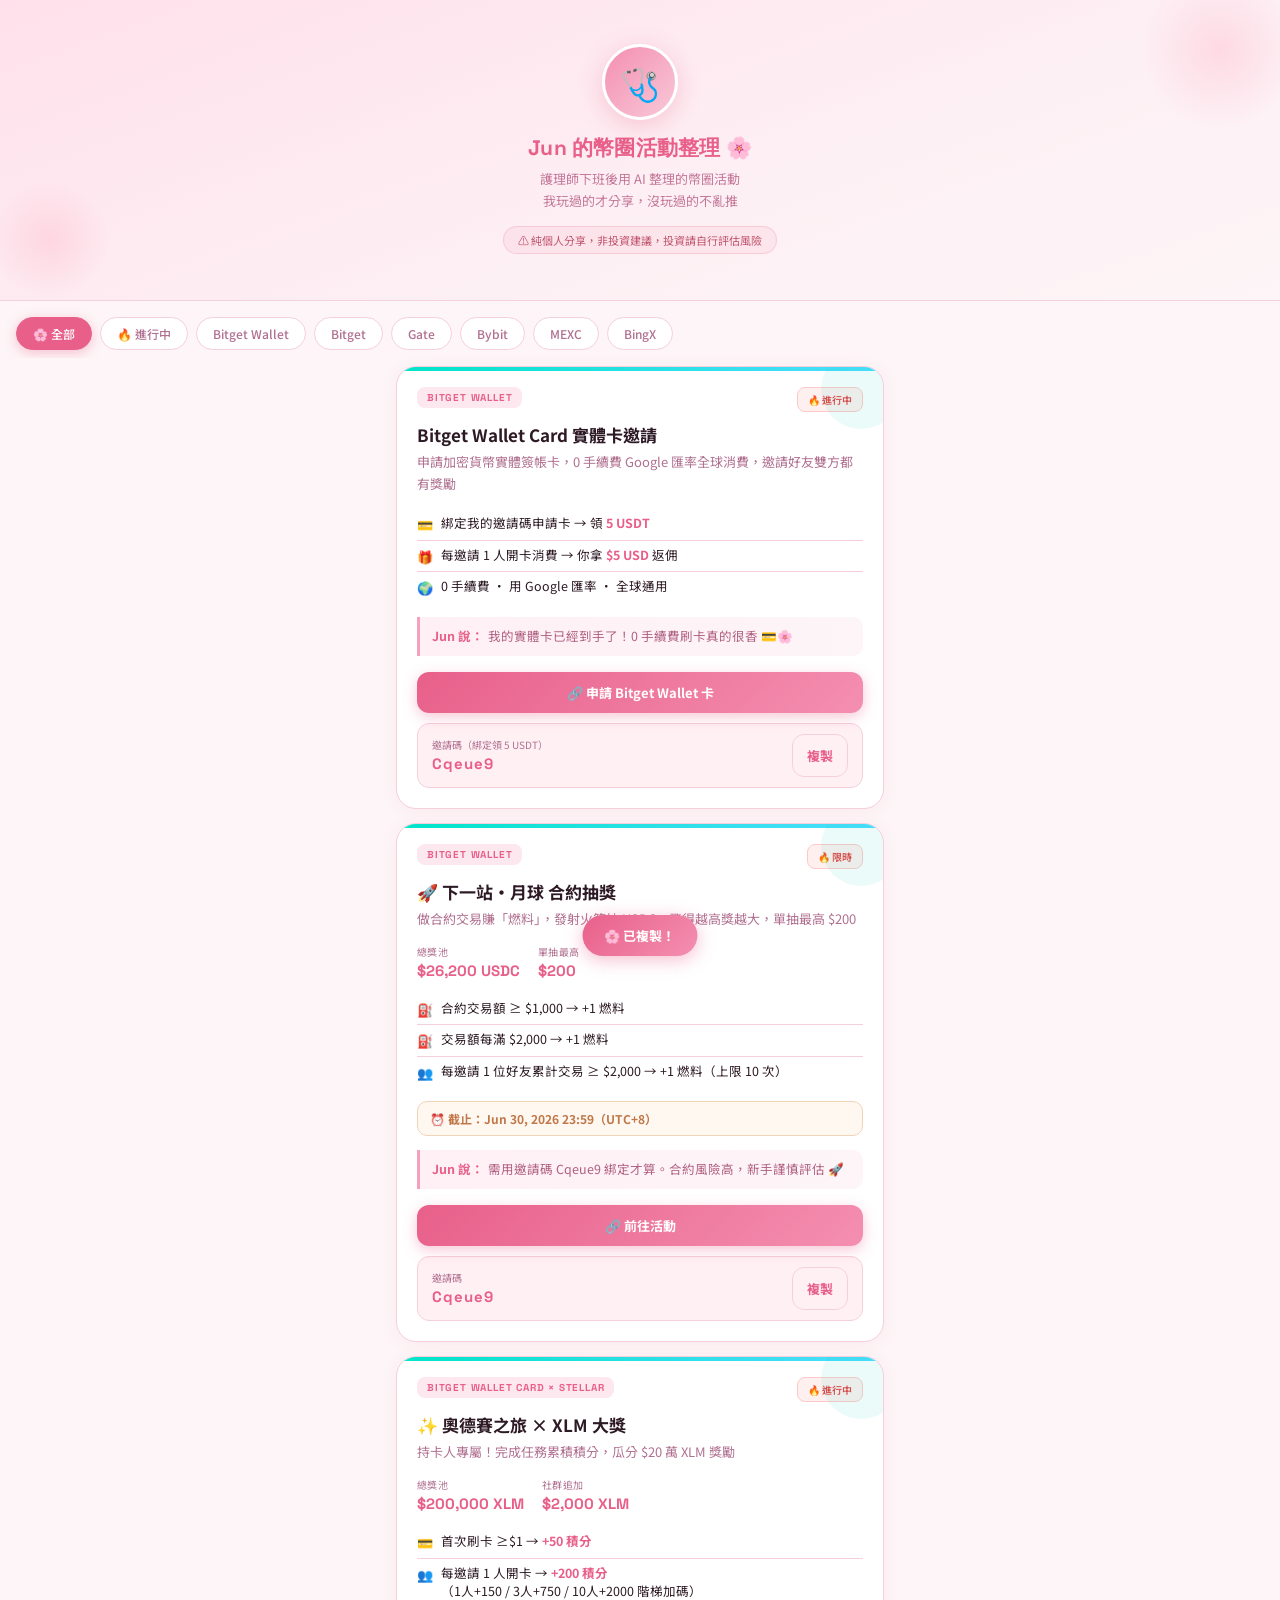
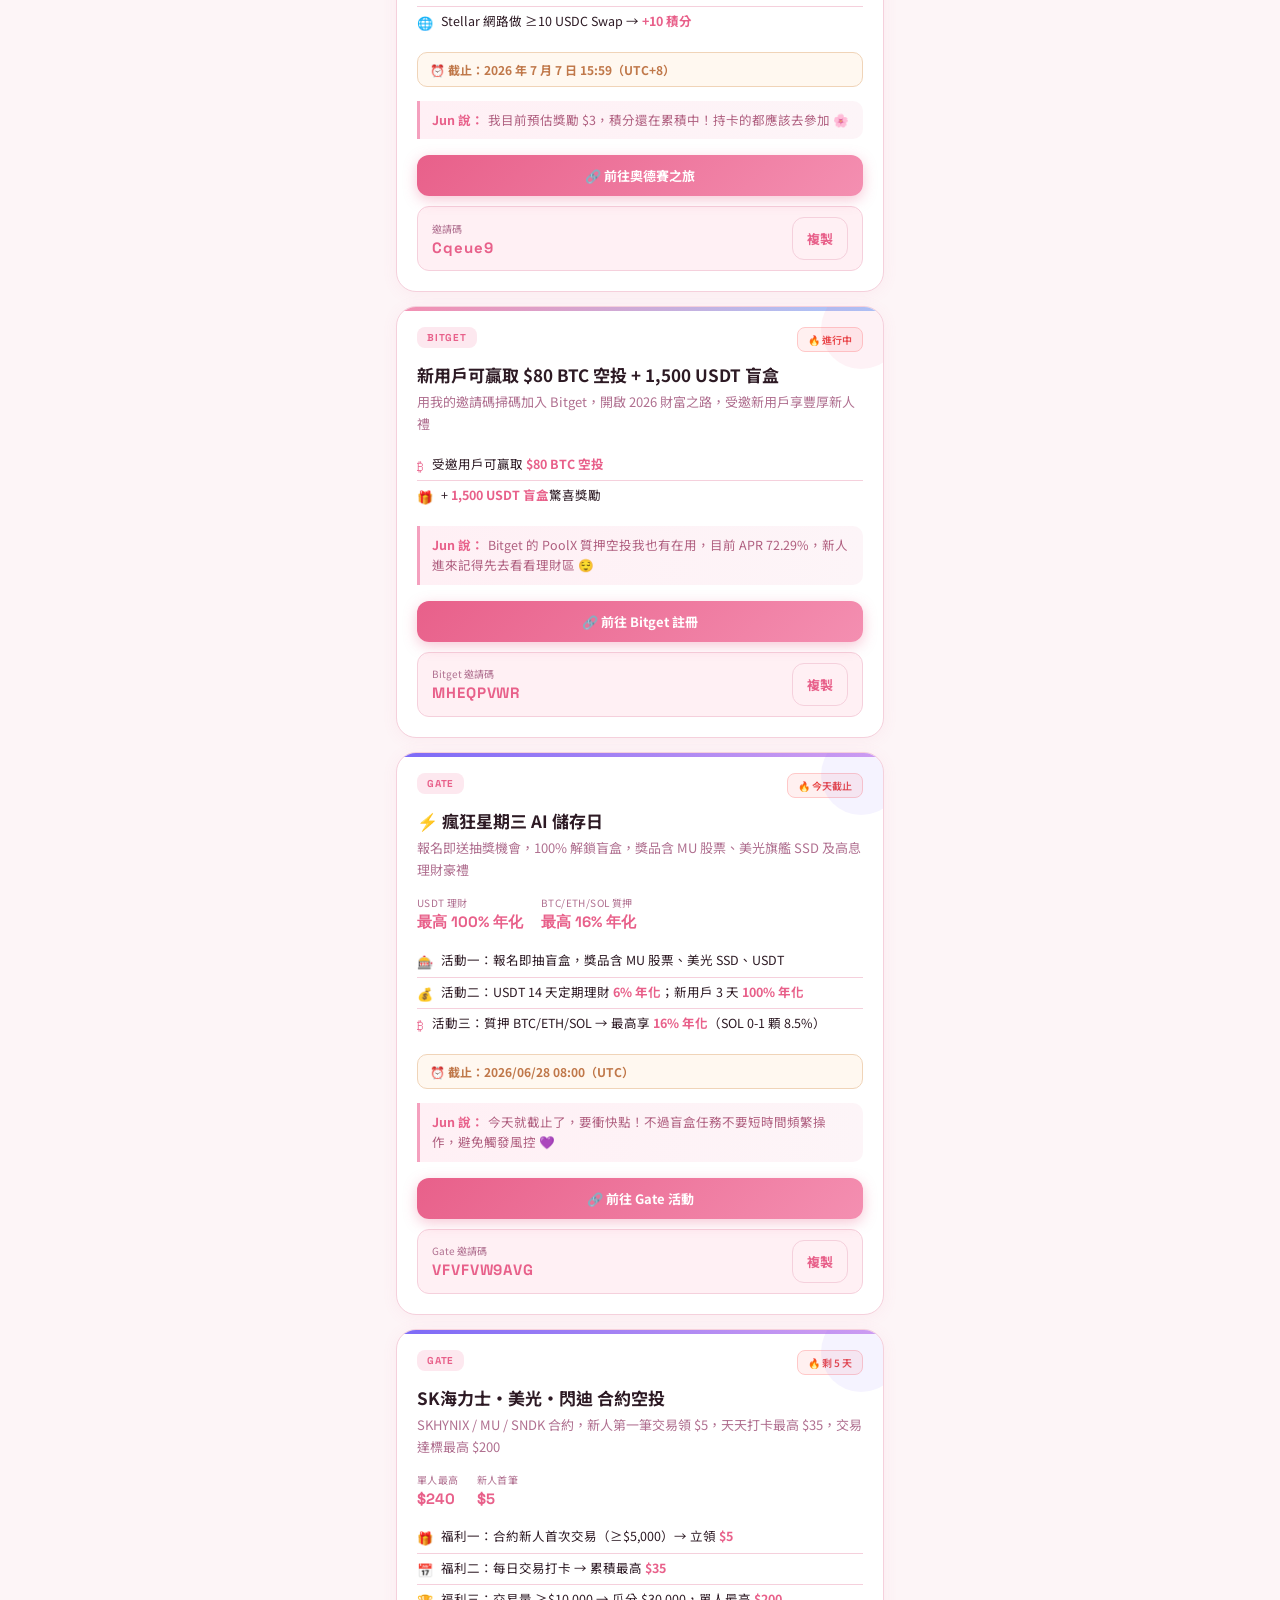
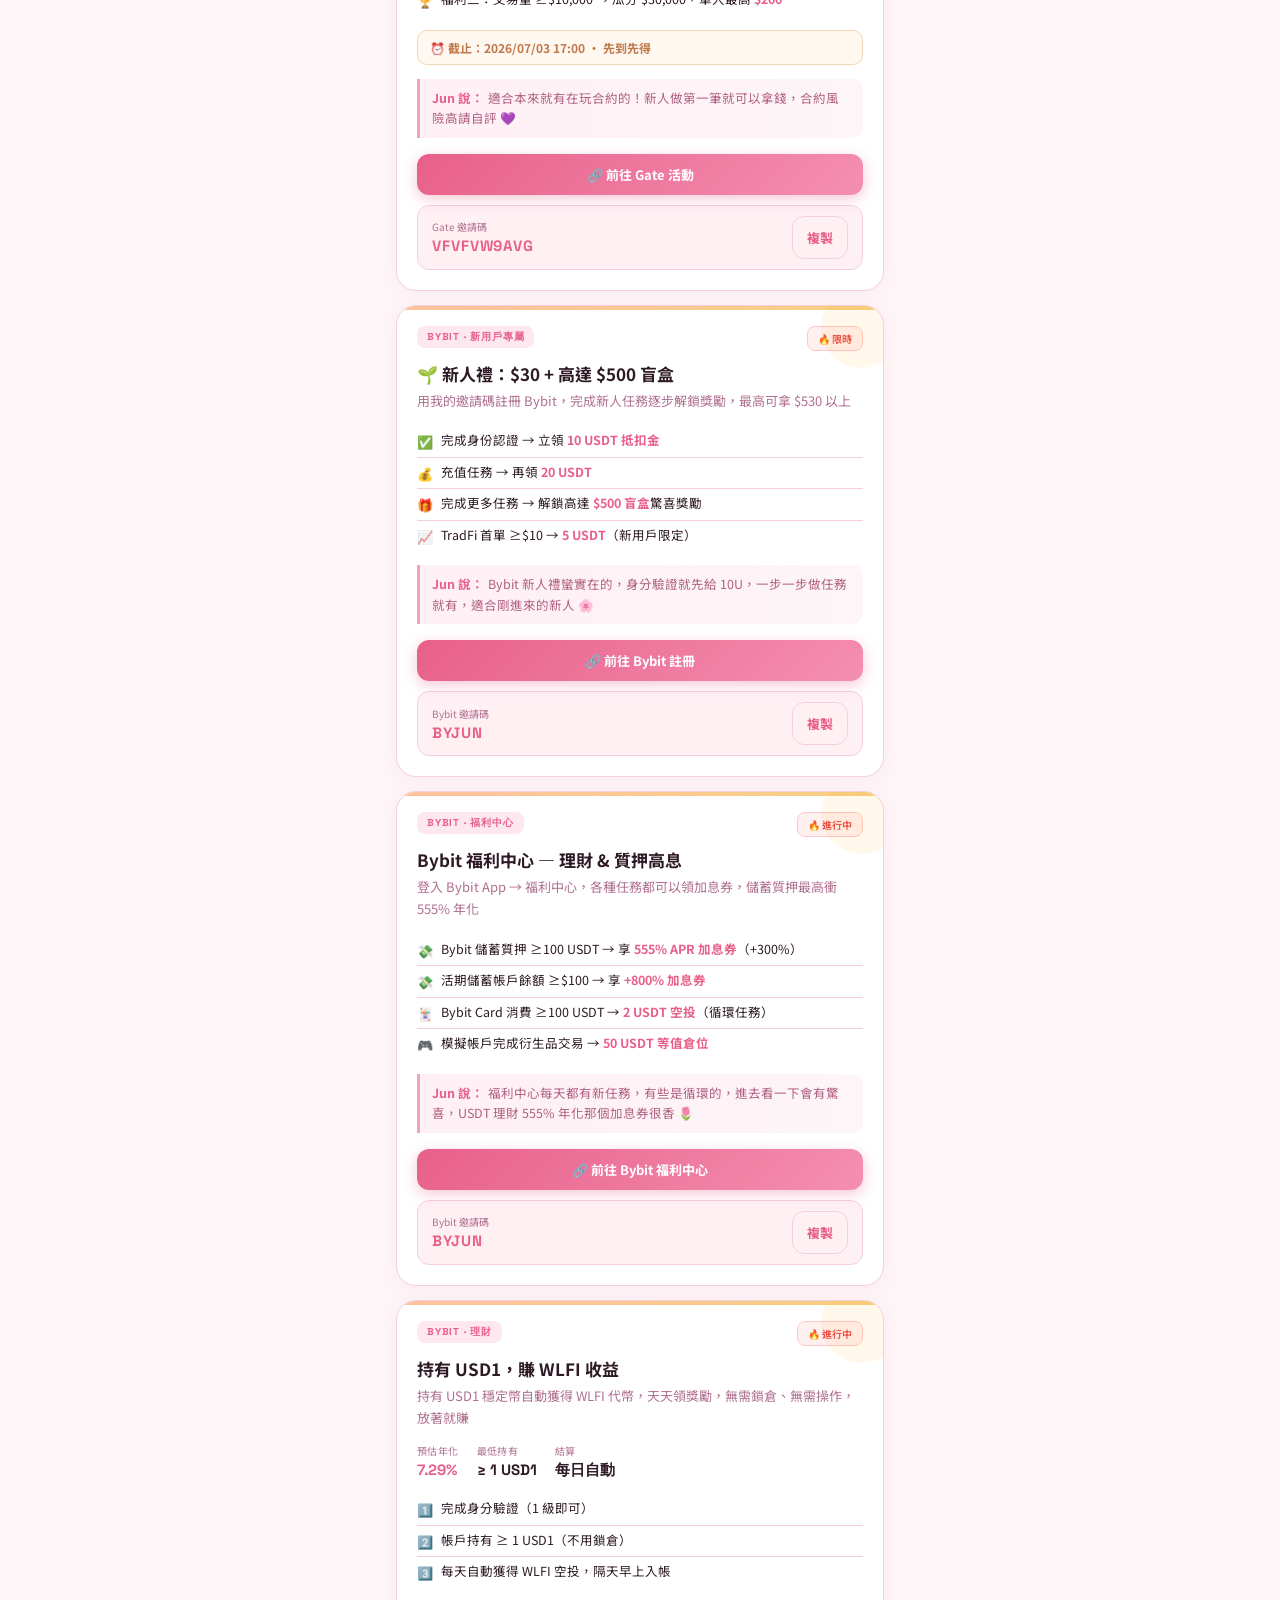
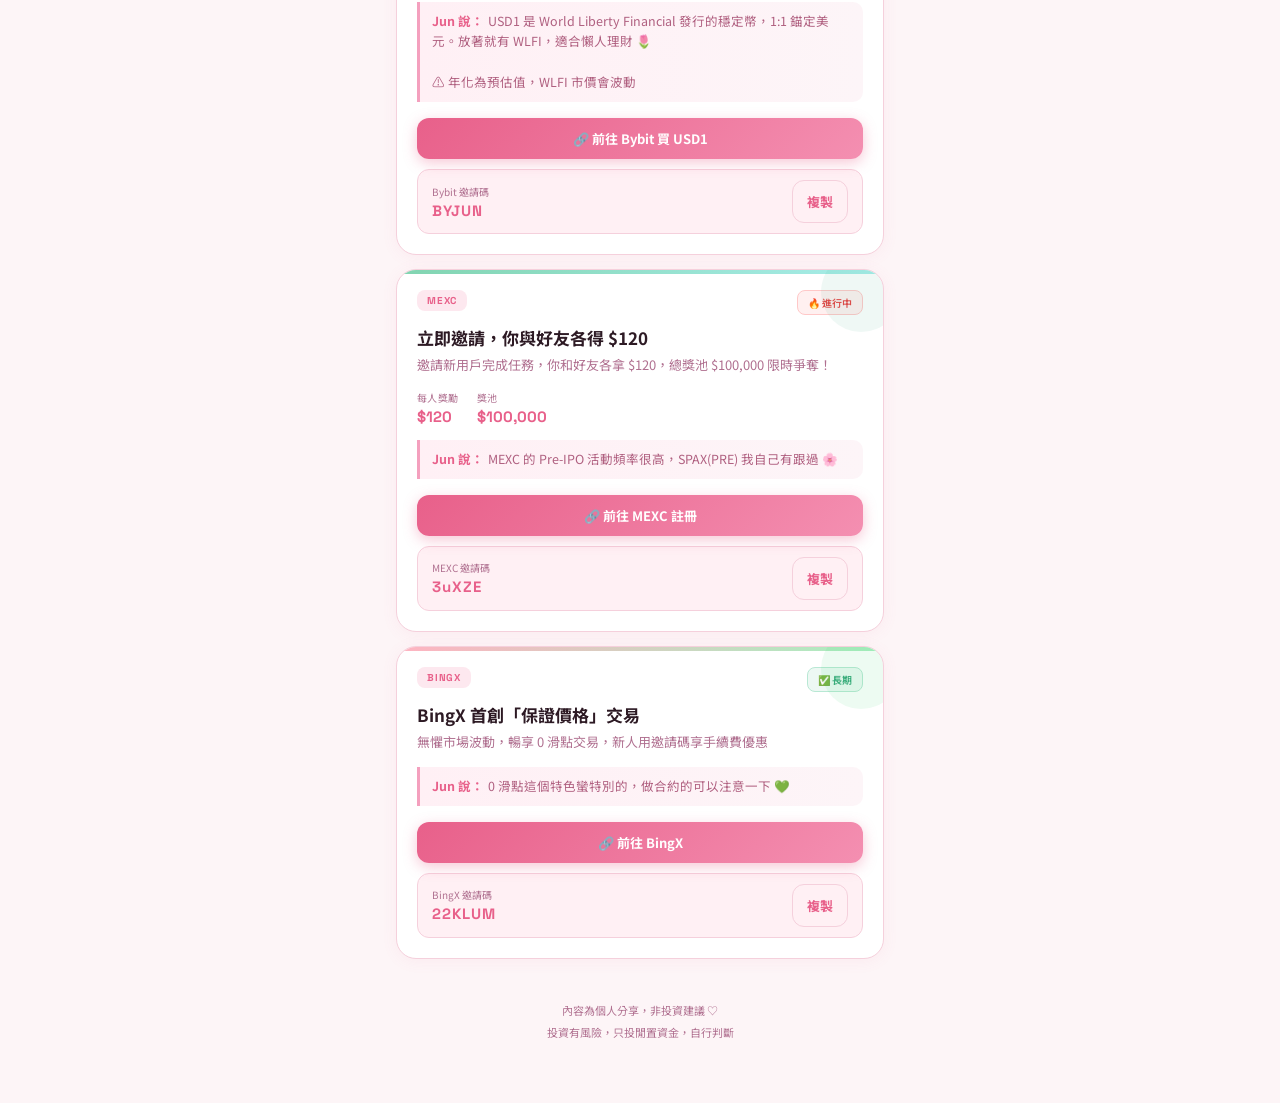
==== index.html @ 66e59d20 "Jun 幣圈活動整理 — 資料驅動單頁 + 後台管理 - index.html：粉絲看的公開頁，從 data.js 動態渲染 - admin.html：後台填表管理（新增/編輯/排序/匯出 data." ====
<!DOCTYPE html>
<html lang="zh-TW">
<head>
<meta charset="UTF-8">
<meta name="viewport" content="width=device-width, initial-scale=1.0">
<title>Jun 的幣圈活動整理</title>
<meta name="description" content="護理師下班後用 AI 整理的幣圈活動，我玩過的才分享。純個人分享，非投資建議。">
<!-- 分享到 LINE / Threads / IG 時的預覽卡 -->
<meta property="og:title" content="Jun 的幣圈活動整理 🌸">
<meta property="og:description" content="護理師下班後用 AI 整理的幣圈活動，我玩過的才分享。純個人分享，非投資建議。">
<meta property="og:type" content="website">
<link rel="stylesheet" href="styles.css">
</head>
<body>

<div class="header">
  <div class="avatar" id="site-emoji">🩺</div>
  <div class="name" id="site-name">Jun 的幣圈活動整理 🌸</div>
  <div class="tagline" id="site-tagline"></div>
  <div class="disclaimer" id="site-disclaimer"></div>
  <div class="header-links" id="site-links"></div>
</div>

<div class="filter-wrap" id="filters"></div>

<div class="cards" id="cards"></div>

<div class="no-results" id="no-results">這個平台目前沒有活動 🌸</div>

<div class="footer" id="site-footer"></div>

<div class="toast" id="toast">🌸 已複製！</div>

<script src="data.js"></script>
<script src="app.js"></script>
<script>
  // 套用網站基本資訊
  const S = window.SITE || {};
  if (S.emoji) document.getElementById("site-emoji").textContent = S.emoji;
  if (S.name) {
    document.getElementById("site-name").textContent = S.name;
    document.title = S.name;
  }
  document.getElementById("site-tagline").innerHTML = S.tagline || "";
  document.getElementById("site-disclaimer").textContent = S.disclaimer || "";
  document.getElementById("site-footer").innerHTML = S.footer || "";

  const linksEl = document.getElementById("site-links");
  linksEl.innerHTML = (S.links || [])
    .filter(l => l && l.url)
    .map(l => `<a class="header-link" href="${esc(l.url)}" target="_blank" rel="noopener">${esc(l.label)}</a>`)
    .join("");

  // 畫卡片 + 篩選
  const cards = document.getElementById("cards");
  const noResults = document.getElementById("no-results");
  const data = window.ACTIVITIES || [];
  renderCards(cards, data);
  buildFilters(document.getElementById("filters"), data, (type) => applyFilter(cards, noResults, type));
</script>
</body>
</html>
---- styles.css ----
@import url('https://fonts.googleapis.com/css2?family=Space+Grotesk:wght@400;500;600;700&family=Noto+Sans+TC:wght@400;500;700&display=swap');

:root {
  --bg: #fdf5f7;
  --surface: #fff0f4;
  --card: #ffffff;
  --border: #f5d0dc;
  --accent: #e8608a;
  --accent-soft: #f4a0be;
  --accent-pale: #fde8ef;
  --rose: #ff8fab;
  --gold: #c0784a;
  --text: #2d1a24;
  --muted: #b07090;
  --hot: #e84545;
  --green: #3caa7e;
  --tagline: #c47898;
}

* { margin: 0; padding: 0; box-sizing: border-box; }

body {
  background: var(--bg);
  color: var(--text);
  font-family: 'Noto Sans TC', sans-serif;
  min-height: 100vh;
  padding-bottom: 60px;
}

/* Header */
.header {
  background: linear-gradient(160deg, #ffe0eb 0%, #fdf0f4 60%, var(--bg) 100%);
  padding: 44px 20px 30px;
  text-align: center;
  position: relative;
  border-bottom: 1px solid var(--border);
}
.header::before {
  content: '';
  position: absolute;
  top: -30px; right: -20px;
  width: 160px; height: 160px;
  background: radial-gradient(circle, #ffc2d4 0%, transparent 70%);
  opacity: 0.5;
  pointer-events: none;
}
.header::after {
  content: '';
  position: absolute;
  bottom: 0; left: -10px;
  width: 120px; height: 120px;
  background: radial-gradient(circle, #ffb3c6 0%, transparent 70%);
  opacity: 0.35;
  pointer-events: none;
}

.avatar {
  width: 76px;
  height: 76px;
  border-radius: 50%;
  background: linear-gradient(135deg, #f48fb1, #f8c8d8);
  display: flex;
  align-items: center;
  justify-content: center;
  margin: 0 auto 14px;
  font-size: 32px;
  box-shadow: 0 6px 24px rgba(232, 96, 138, 0.28);
  border: 3px solid #fff;
  position: relative;
  z-index: 1;
}

.name {
  font-family: 'Space Grotesk', sans-serif;
  font-size: 21px;
  font-weight: 700;
  letter-spacing: 0.01em;
  color: var(--accent);
  position: relative;
  z-index: 1;
}

.tagline {
  font-size: 13px;
  color: var(--tagline);
  margin-top: 6px;
  line-height: 1.7;
  position: relative;
  z-index: 1;
}

.disclaimer {
  margin-top: 14px;
  display: inline-block;
  background: rgba(232, 96, 138, 0.08);
  border: 1px solid rgba(232, 96, 138, 0.2);
  color: #c0556e;
  font-size: 11px;
  padding: 5px 14px;
  border-radius: 20px;
  position: relative;
  z-index: 1;
}

.header-links {
  margin-top: 16px;
  display: flex;
  gap: 10px;
  justify-content: center;
  position: relative;
  z-index: 1;
}
.header-link {
  font-size: 12px;
  font-weight: 600;
  color: var(--accent);
  background: #fff;
  border: 1.5px solid var(--border);
  border-radius: 18px;
  padding: 6px 14px;
  text-decoration: none;
  transition: all 0.2s;
}
.header-link:hover { background: var(--accent-pale); }

/* Filter tabs */
.filter-wrap {
  padding: 16px 16px 8px;
  display: flex;
  gap: 8px;
  overflow-x: auto;
  scrollbar-width: none;
  background: var(--bg);
}
.filter-wrap::-webkit-scrollbar { display: none; }

.filter-btn {
  flex-shrink: 0;
  padding: 7px 16px;
  border-radius: 20px;
  border: 1.5px solid var(--border);
  background: var(--card);
  color: var(--muted);
  font-size: 12px;
  font-family: 'Noto Sans TC', sans-serif;
  cursor: pointer;
  transition: all 0.2s;
  font-weight: 500;
}
.filter-btn.active {
  background: var(--accent);
  border-color: var(--accent);
  color: #fff;
  box-shadow: 0 3px 12px rgba(232, 96, 138, 0.35);
}

/* Cards */
.cards {
  padding: 8px 16px;
  display: flex;
  flex-direction: column;
  gap: 14px;
  max-width: 520px;
  margin: 0 auto;
}

.card {
  background: var(--card);
  border: 1.5px solid var(--border);
  border-radius: 20px;
  padding: 20px;
  position: relative;
  overflow: hidden;
  box-shadow: 0 2px 16px rgba(232, 96, 138, 0.07);
}

.card::before {
  content: '';
  position: absolute;
  top: 0; left: 0; right: 0;
  height: 4px;
  border-radius: 20px 20px 0 0;
}
.card.bitget::before        { background: linear-gradient(90deg, #f48fb1, #a5c8ff); }
.card.bitget-wallet::before { background: linear-gradient(90deg, #00e5c8, #4dddff); }
.card.mexc::before          { background: linear-gradient(90deg, #81d4b0, #a8edea); }
.card.bybit::before         { background: linear-gradient(90deg, #ffc2a0, #f7d080); }
.card.gate::before          { background: linear-gradient(90deg, #7c6af7, #d4a0f0); }
.card.bingx::before         { background: linear-gradient(90deg, #ffb3c1, #a8f0c0); }
.card.general::before       { background: linear-gradient(90deg, #a8e6cf, #b8e0f0); }

.card .deco {
  position: absolute;
  top: -18px; right: -18px;
  width: 80px; height: 80px;
  border-radius: 50%;
  opacity: 0.08;
  pointer-events: none;
}
.card.bitget .deco        { background: #e8608a; }
.card.bitget-wallet .deco { background: #00c8b0; }
.card.mexc .deco          { background: #3caa7e; }
.card.bybit .deco         { background: #f7a600; }
.card.gate .deco          { background: #7c6af7; }
.card.bingx .deco         { background: #22c55e; }
.card.general .deco       { background: #3caa7e; }

.card-header {
  display: flex;
  align-items: flex-start;
  justify-content: space-between;
  gap: 10px;
  margin-bottom: 12px;
}

.platform-badge {
  font-size: 10px;
  font-weight: 700;
  font-family: 'Space Grotesk', sans-serif;
  letter-spacing: 0.08em;
  text-transform: uppercase;
  padding: 4px 10px;
  border-radius: 8px;
  background: var(--accent-pale);
  color: var(--accent);
}

.status-badge {
  font-size: 10px;
  font-weight: 600;
  padding: 4px 10px;
  border-radius: 8px;
  flex-shrink: 0;
}
.status-badge.hot     { background: #fff0f0; color: var(--hot); border: 1px solid #ffc8c8; }
.status-badge.ongoing { background: #edf8f3; color: var(--green); border: 1px solid #b8e8d4; }
.status-badge.ended   { background: #f5f0f2; color: var(--muted); border: 1px solid var(--border); }
.status-badge.soon    { background: #fff8f0; color: #c0784a; border: 1px solid #f0d4b8; }

.card-title {
  font-size: 17px;
  font-weight: 700;
  color: var(--text);
  margin-bottom: 5px;
  line-height: 1.3;
}

.card-desc {
  font-size: 13px;
  color: var(--muted);
  line-height: 1.7;
  margin-bottom: 14px;
}

/* Stats */
.stats {
  display: flex;
  gap: 18px;
  margin-bottom: 14px;
  flex-wrap: wrap;
}
.stat { display: flex; flex-direction: column; gap: 2px; }
.stat-label { font-size: 10px; color: var(--muted); letter-spacing: 0.04em; }
.stat-value { font-family: 'Space Grotesk', sans-serif; font-size: 15px; font-weight: 700; color: var(--text); }
.stat-value.highlight { color: var(--accent); }
.stat-value.green     { color: var(--green); }

/* Deadline bar */
.deadline-bar {
  background: #fff8f0;
  border: 1px solid #f0d4b8;
  border-radius: 10px;
  padding: 8px 12px;
  font-size: 12px;
  color: var(--gold);
  font-weight: 700;
  margin-bottom: 14px;
  display: flex;
  align-items: center;
  gap: 6px;
}

/* Benefits list */
.benefits { margin-bottom: 14px; }
.benefit-item {
  display: flex;
  align-items: flex-start;
  gap: 8px;
  font-size: 12.5px;
  color: var(--text);
  padding: 5px 0;
  border-bottom: 1px solid var(--border);
  line-height: 1.5;
}
.benefit-item:last-child { border-bottom: none; }
.benefit-icon { color: var(--accent); flex-shrink: 0; font-size: 13px; margin-top: 1px; }
.benefit-amount { font-weight: 700; color: var(--accent); }

/* Jun's note */
.jun-note {
  background: linear-gradient(90deg, #fff0f5, #fdf5f8);
  border-left: 3px solid var(--accent-soft);
  border-radius: 0 10px 10px 0;
  padding: 9px 12px;
  font-size: 12.5px;
  color: #b06080;
  line-height: 1.65;
  margin-bottom: 16px;
}
.jun-note-label { font-weight: 700; margin-right: 4px; color: var(--accent); }

/* Action buttons */
.actions { display: flex; gap: 8px; }

.btn {
  flex: 1;
  padding: 11px 14px;
  border-radius: 12px;
  font-size: 13px;
  font-weight: 700;
  font-family: 'Noto Sans TC', sans-serif;
  cursor: pointer;
  border: none;
  text-align: center;
  text-decoration: none;
  display: flex;
  align-items: center;
  justify-content: center;
  gap: 6px;
  transition: opacity 0.2s, transform 0.1s, box-shadow 0.2s;
  -webkit-tap-highlight-color: transparent;
}
.btn:active { transform: scale(0.97); }

.btn-primary {
  background: linear-gradient(135deg, #e8608a, #f48fb1);
  color: #fff;
  box-shadow: 0 4px 14px rgba(232, 96, 138, 0.35);
}
.btn-primary:hover { opacity: 0.92; box-shadow: 0 4px 18px rgba(232, 96, 138, 0.45); }

.btn-copy {
  background: var(--surface);
  color: var(--accent);
  border: 1.5px solid var(--border);
  flex: none;
  padding: 11px 14px;
  font-weight: 700;
}
.btn-copy.copied { color: var(--green); border-color: #b8e8d4; background: #edf8f3; }

/* Code display */
.code-block { margin-top: 10px; }
.code-display {
  background: var(--surface);
  border: 1.5px solid var(--border);
  border-radius: 12px;
  padding: 10px 14px;
  display: flex;
  align-items: center;
  justify-content: space-between;
}
.code-value {
  font-family: 'Space Grotesk', monospace;
  font-size: 15px;
  font-weight: 700;
  color: var(--accent);
  letter-spacing: 0.06em;
}
.code-label { font-size: 10px; color: var(--muted); margin-bottom: 2px; }

/* No results */
.no-results {
  text-align: center;
  padding: 60px 20px;
  color: var(--muted);
  font-size: 14px;
  display: none;
}

/* Toast */
.toast {
  position: fixed;
  bottom: 24px;
  left: 50%;
  transform: translateX(-50%) translateY(80px);
  background: linear-gradient(135deg, #e8608a, #f48fb1);
  color: #fff;
  padding: 11px 22px;
  border-radius: 24px;
  font-size: 13px;
  font-weight: 700;
  transition: transform 0.3s ease;
  z-index: 100;
  white-space: nowrap;
  box-shadow: 0 4px 18px rgba(232, 96, 138, 0.4);
}
.toast.show { transform: translateX(-50%) translateY(0); }

/* Footer */
.footer {
  text-align: center;
  padding: 32px 20px 0;
  font-size: 11px;
  color: var(--muted);
  line-height: 2;
}
.footer-heart { color: var(--accent); }
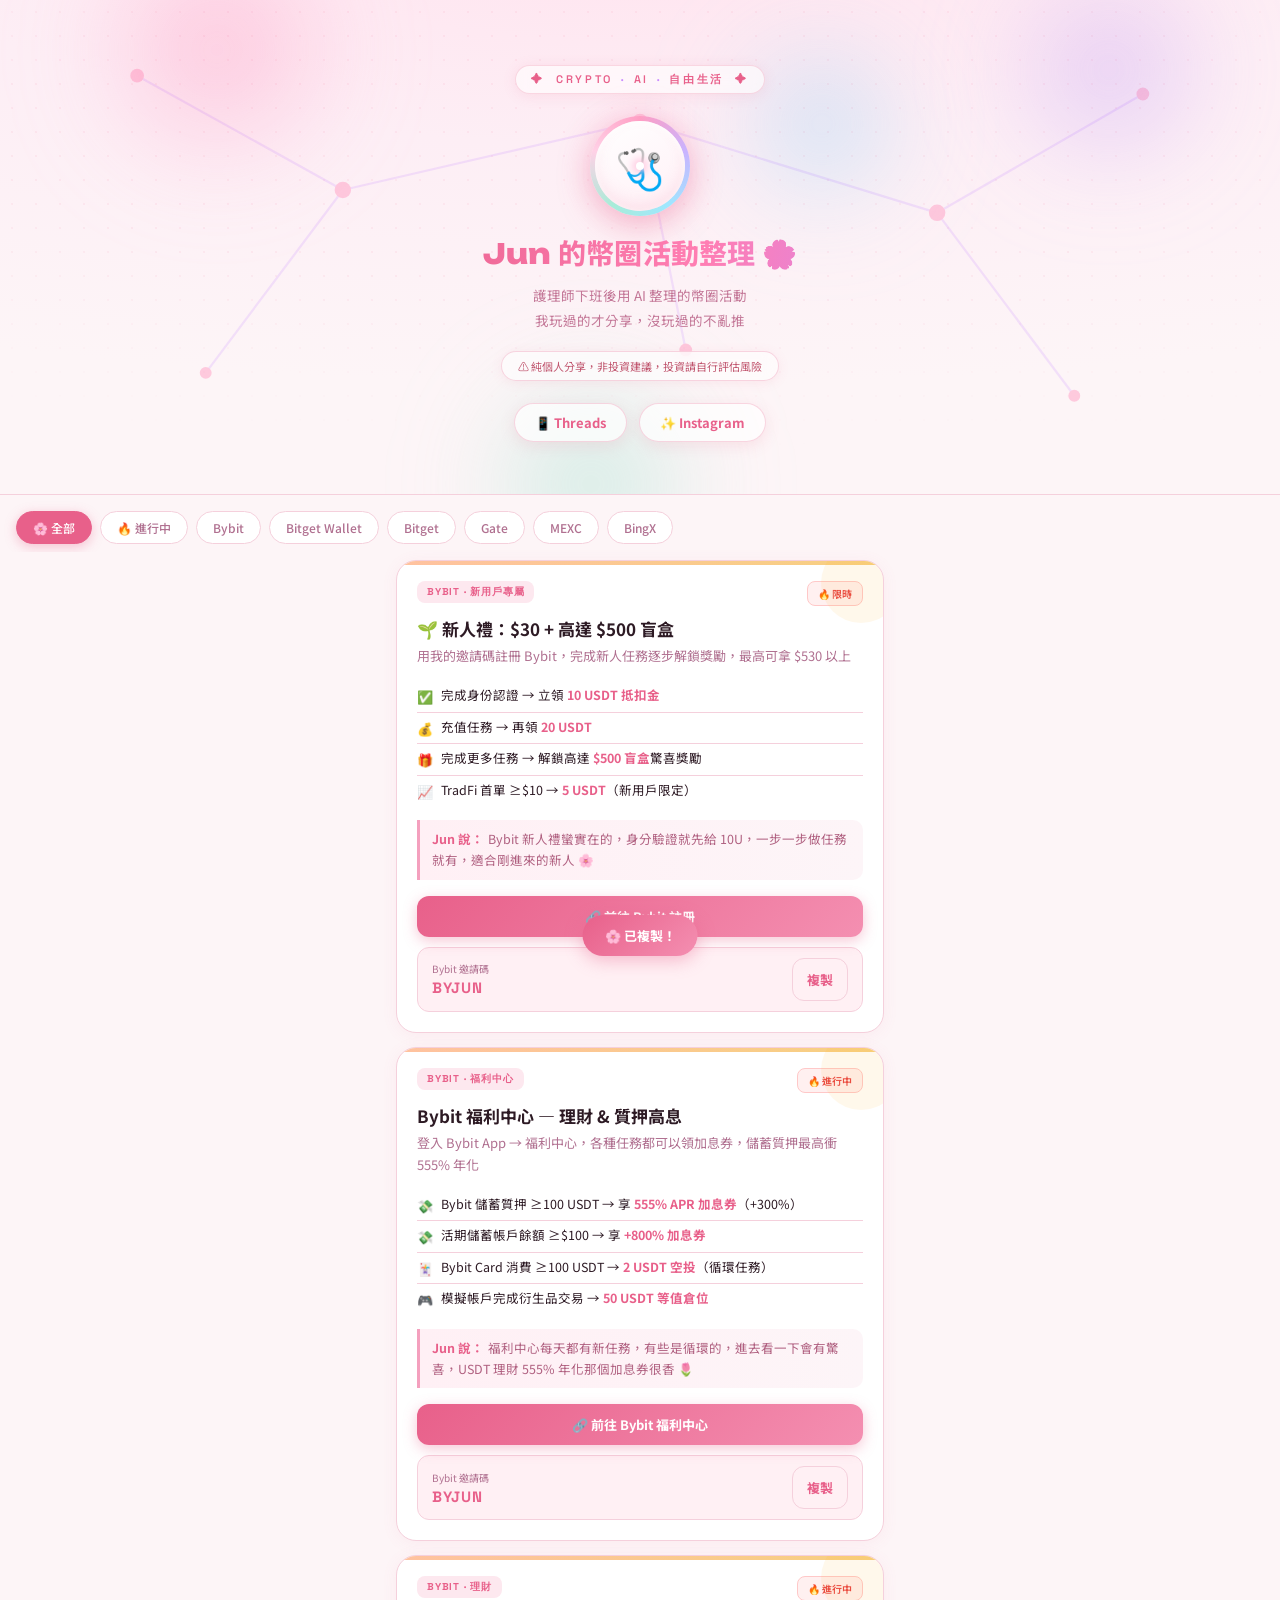
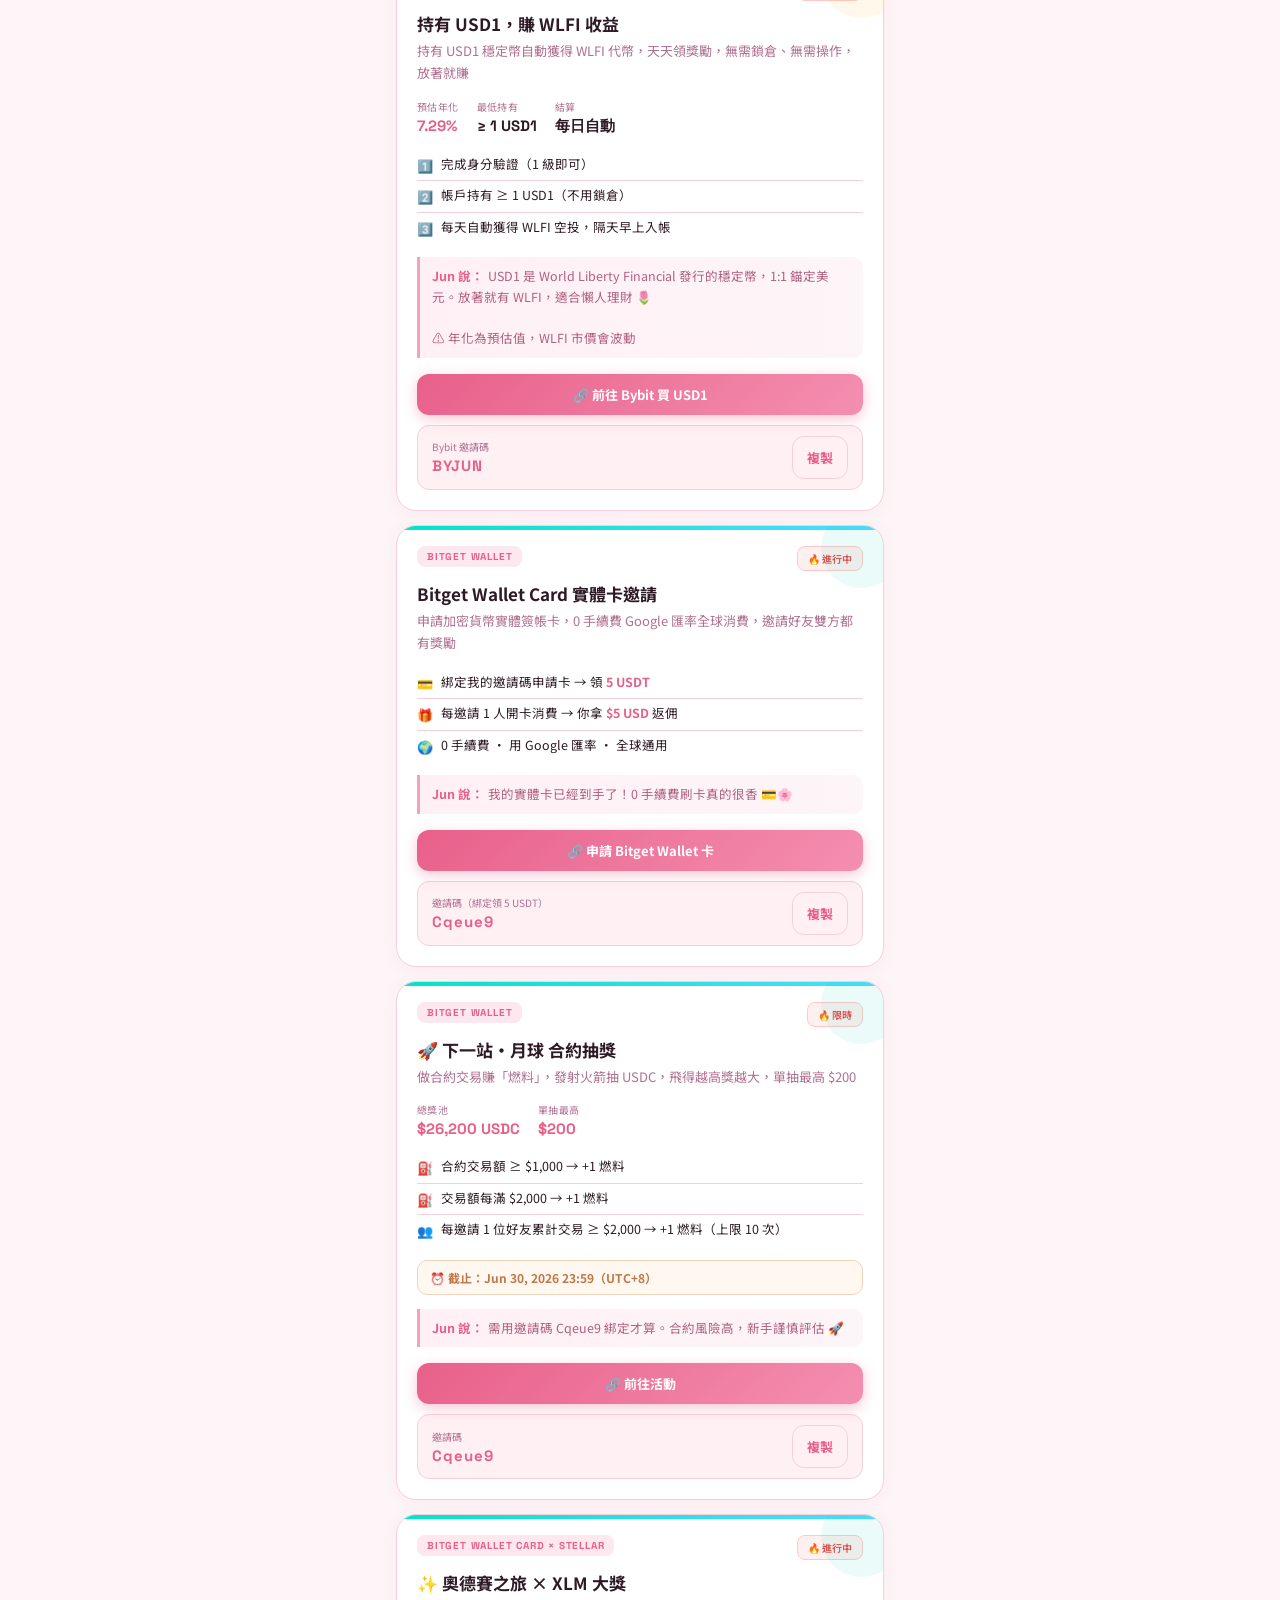
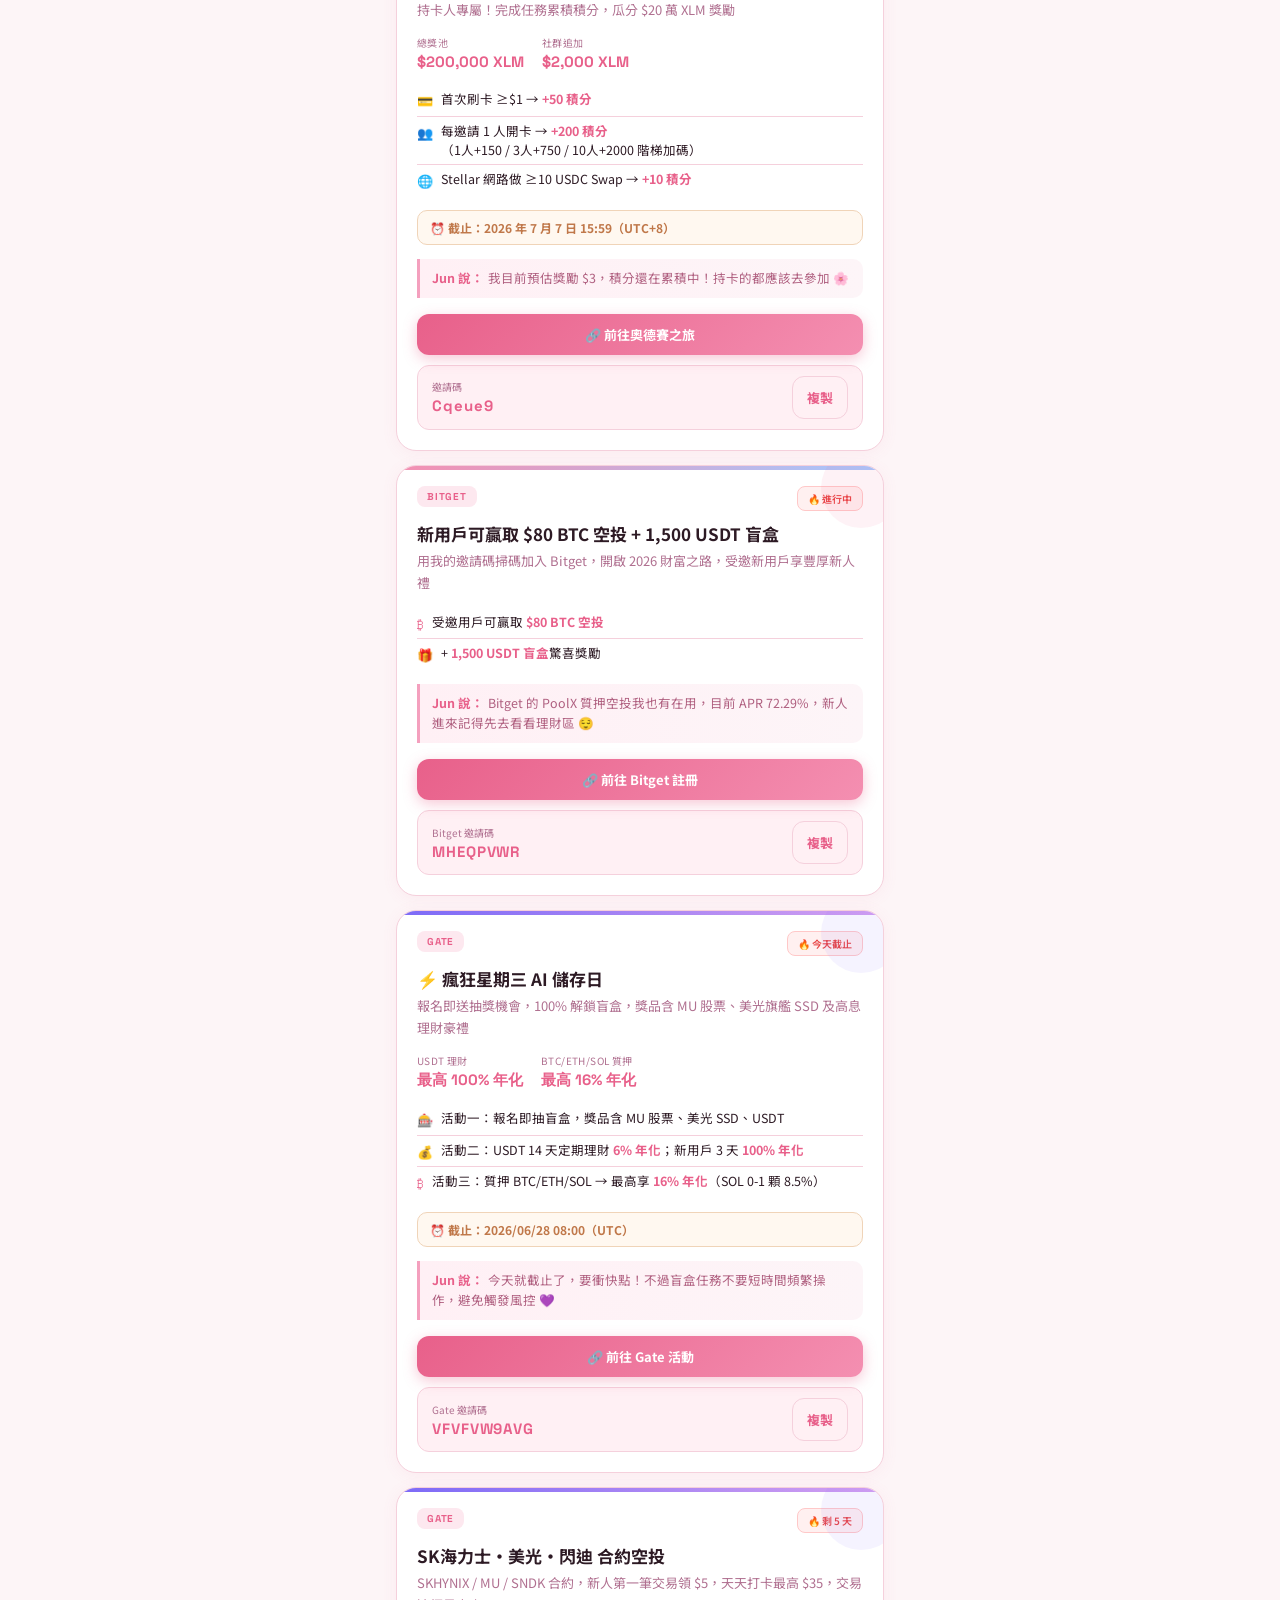
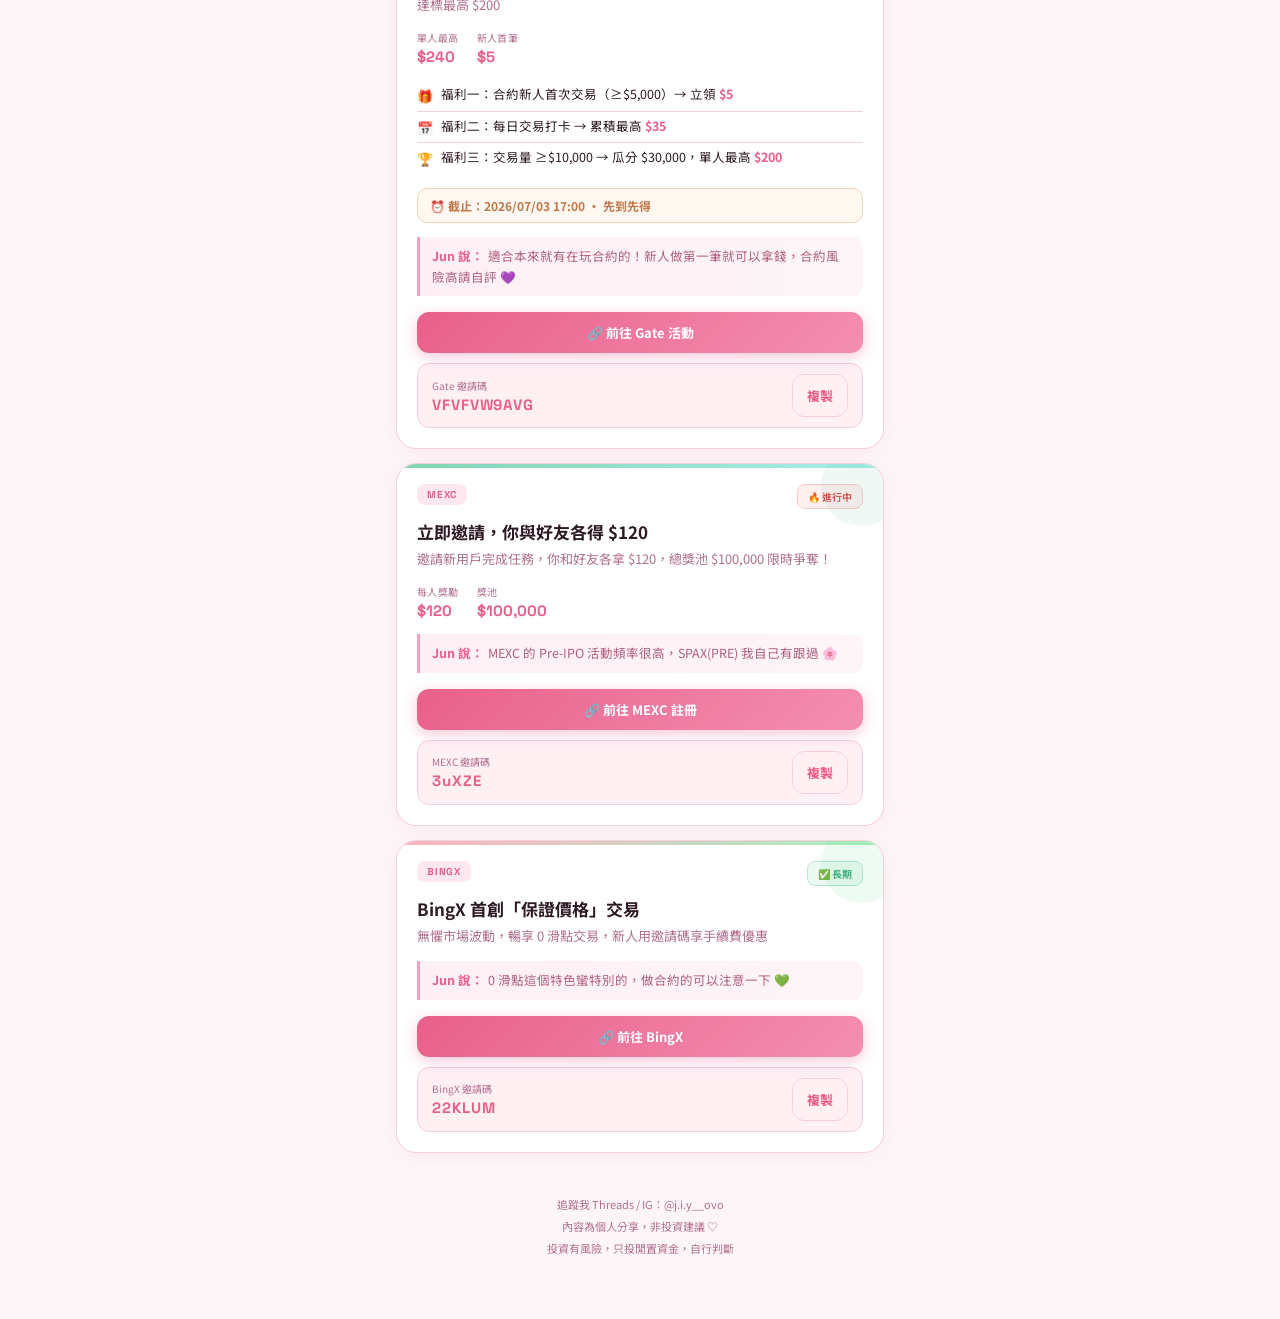
==== commit 7c224891: "頭部品牌改版：Soft Cyber-Bloom 粉嫩賽博花漾 - 全息旋轉光環頭像 + 軌道光點 - 流動全息漸層品牌名（Unbounded 字體） - 區塊鏈節點星座 + 點陣網格 + 噪點背景 -" ====
--- a/index.html
+++ b/index.html
@@ -13,13 +13,49 @@
 </head>
 <body>
 
-<div class="header">
-  <div class="avatar" id="site-emoji">🩺</div>
-  <div class="name" id="site-name">Jun 的幣圈活動整理 🌸</div>
-  <div class="tagline" id="site-tagline"></div>
-  <div class="disclaimer" id="site-disclaimer"></div>
-  <div class="header-links" id="site-links"></div>
-</div>
+<header class="header">
+  <!-- 背景層：漸層 / 光暈 / 點陣 / 區塊鏈節點 / 噪點 -->
+  <div class="hero-bg" aria-hidden="true"></div>
+  <div class="hero-blob b1" aria-hidden="true"></div>
+  <div class="hero-blob b2" aria-hidden="true"></div>
+  <div class="hero-blob b3" aria-hidden="true"></div>
+  <div class="hero-blob b4" aria-hidden="true"></div>
+  <div class="hero-grid" aria-hidden="true"></div>
+  <svg class="hero-net" viewBox="0 0 560 230" preserveAspectRatio="xMidYMid slice" aria-hidden="true">
+    <g stroke-linecap="round">
+      <line x1="60" y1="40" x2="150" y2="90"/>
+      <line x1="150" y1="90" x2="90" y2="170"/>
+      <line x1="150" y1="90" x2="280" y2="60"/>
+      <line x1="280" y1="60" x2="410" y2="100"/>
+      <line x1="410" y1="100" x2="500" y2="48"/>
+      <line x1="410" y1="100" x2="470" y2="180"/>
+      <line x1="280" y1="60" x2="300" y2="160"/>
+    </g>
+    <circle class="nd" cx="60"  cy="40"  r="3"   style="animation-delay:0s"/>
+    <circle class="nd" cx="150" cy="90"  r="3.6" style="animation-delay:.5s"/>
+    <circle class="nd" cx="90"  cy="170" r="2.6" style="animation-delay:1s"/>
+    <circle class="nd" cx="280" cy="60"  r="3.4" style="animation-delay:1.4s"/>
+    <circle class="nd" cx="410" cy="100" r="3.6" style="animation-delay:.8s"/>
+    <circle class="nd" cx="500" cy="48"  r="2.8" style="animation-delay:1.8s"/>
+    <circle class="nd" cx="470" cy="180" r="2.6" style="animation-delay:.3s"/>
+    <circle class="nd" cx="300" cy="160" r="2.8" style="animation-delay:1.2s"/>
+  </svg>
+  <div class="hero-grain" aria-hidden="true"></div>
+
+  <!-- 內容 -->
+  <div class="hero-inner">
+    <div class="hero-kicker">✦&nbsp; CRYPTO <b>·</b> AI <b>·</b> 自由生活 &nbsp;✦</div>
+    <div class="avatar-wrap">
+      <div class="avatar-ring" aria-hidden="true"></div>
+      <div class="avatar" id="site-emoji">🩺</div>
+      <span class="orbit-dot" aria-hidden="true"></span>
+    </div>
+    <h1 class="name" id="site-name">Jun 的幣圈活動整理 🌸</h1>
+    <p class="tagline" id="site-tagline"></p>
+    <div class="disclaimer" id="site-disclaimer"></div>
+    <nav class="header-links" id="site-links"></nav>
+  </div>
+</header>
 
 <div class="filter-wrap" id="filters"></div>
 
--- a/styles.css
+++ b/styles.css
@@ -1,4 +1,4 @@
-@import url('https://fonts.googleapis.com/css2?family=Space+Grotesk:wght@400;500;600;700&family=Noto+Sans+TC:wght@400;500;700&display=swap');
+@import url('https://fonts.googleapis.com/css2?family=Space+Grotesk:wght@400;500;600;700&family=Noto+Sans+TC:wght@400;500;700&family=Unbounded:wght@600;700;800&display=swap');
 
 :root {
   --bg: #fdf5f7;
@@ -27,101 +27,169 @@
   padding-bottom: 60px;
 }
 
-/* Header */
+/* =========================================================================
+   Hero —「Soft Cyber-Bloom 粉嫩賽博花漾」品牌頭部
+   ========================================================================= */
 .header {
-  background: linear-gradient(160deg, #ffe0eb 0%, #fdf0f4 60%, var(--bg) 100%);
-  padding: 44px 20px 30px;
+  position: relative;
+  overflow: hidden;
+  isolation: isolate;
+  padding: 64px 20px 52px;
   text-align: center;
-  position: relative;
   border-bottom: 1px solid var(--border);
 }
-.header::before {
-  content: '';
-  position: absolute;
-  top: -30px; right: -20px;
-  width: 160px; height: 160px;
-  background: radial-gradient(circle, #ffc2d4 0%, transparent 70%);
-  opacity: 0.5;
-  pointer-events: none;
-}
-.header::after {
-  content: '';
-  position: absolute;
-  bottom: 0; left: -10px;
-  width: 120px; height: 120px;
-  background: radial-gradient(circle, #ffb3c6 0%, transparent 70%);
-  opacity: 0.35;
-  pointer-events: none;
-}
-
+
+/* 背景層 */
+.hero-bg { position: absolute; inset: 0; z-index: -2; pointer-events: none;
+  background: radial-gradient(125% 90% at 50% -12%, #ffe4ef 0%, #fdeef5 46%, var(--bg) 100%); }
+
+/* 全息光暈團 */
+.hero-blob { position: absolute; border-radius: 50%; filter: blur(44px); opacity: .55;
+  mix-blend-mode: multiply; animation: blobDrift 20s ease-in-out infinite; }
+.hero-blob.b1 { width: 280px; height: 280px; top: -90px; left: 6%;
+  background: radial-gradient(circle, #ffb0d2, transparent 70%); }
+.hero-blob.b2 { width: 240px; height: 240px; top: -50px; right: 4%;
+  background: radial-gradient(circle, #cdb7ff, transparent 70%); animation-delay: -7s; }
+.hero-blob.b3 { width: 260px; height: 260px; bottom: -120px; left: 36%;
+  background: radial-gradient(circle, #a6edd9, transparent 70%); animation-delay: -13s; }
+.hero-blob.b4 { width: 200px; height: 200px; top: 24px; right: 28%;
+  background: radial-gradient(circle, #9fe6ff, transparent 70%); animation-delay: -10s; }
+@keyframes blobDrift {
+  0%, 100% { transform: translate(0, 0) scale(1); }
+  33% { transform: translate(22px, 18px) scale(1.08); }
+  66% { transform: translate(-18px, 12px) scale(.94); }
+}
+
+/* 點陣網格（科技感） */
+.hero-grid { position: absolute; inset: 0; z-index: -1; opacity: .6;
+  background-image: radial-gradient(circle, rgba(232,96,138,.13) 1px, transparent 1.5px);
+  background-size: 24px 24px;
+  -webkit-mask-image: radial-gradient(125% 78% at 50% 28%, #000 38%, transparent 82%);
+  mask-image: radial-gradient(125% 78% at 50% 28%, #000 38%, transparent 82%); }
+
+/* 區塊鏈節點星座 */
+.hero-net { position: absolute; inset: 0; z-index: -1; width: 100%; height: 100%; opacity: .5; }
+.hero-net line { stroke: rgba(201,139,255,.4); stroke-width: 1; }
+.hero-net circle { fill: #ff9ec4; }
+.hero-net .nd { animation: twinkle 3.2s ease-in-out infinite; transform-origin: center; }
+
+@keyframes twinkle { 0%, 100% { opacity: .25; } 50% { opacity: 1; } }
+
+/* 噪點質感 */
+.hero-grain { position: absolute; inset: 0; z-index: -1; opacity: .05; mix-blend-mode: overlay;
+  background-image: url("data:image/svg+xml,%3Csvg xmlns='http://www.w3.org/2000/svg' width='120' height='120'%3E%3Cfilter id='n'%3E%3CfeTurbulence type='fractalNoise' baseFrequency='0.85' numOctaves='2'/%3E%3C/filter%3E%3Crect width='100%25' height='100%25' filter='url(%23n)'/%3E%3C/svg%3E"); }
+
+/* 內容容器 + 逐層浮現 */
+.hero-inner { position: relative; z-index: 1; max-width: 560px; margin: 0 auto; }
+@keyframes rise { from { opacity: 0; transform: translateY(16px); } to { opacity: 1; transform: none; } }
+
+/* 品牌小標 kicker */
+.hero-kicker {
+  display: inline-flex; align-items: center; gap: 8px;
+  font-family: 'Space Grotesk', sans-serif;
+  font-size: 11px; font-weight: 600; letter-spacing: .24em; text-transform: uppercase;
+  color: var(--accent);
+  background: rgba(255,255,255,.6); border: 1px solid rgba(232,96,138,.22);
+  -webkit-backdrop-filter: blur(8px); backdrop-filter: blur(8px);
+  padding: 6px 15px; border-radius: 999px; margin-bottom: 22px;
+  box-shadow: 0 2px 14px rgba(232,96,138,.12);
+  animation: rise .7s cubic-bezier(.2,.7,.2,1) .05s both;
+}
+.hero-kicker b { color: #c98bff; font-weight: 700; }
+
+/* 全息旋轉光環頭像 */
+.avatar-wrap {
+  position: relative; width: 100px; height: 100px; margin: 0 auto 20px;
+  animation: rise .7s cubic-bezier(.2,.7,.2,1) .15s both;
+}
+.avatar-wrap::after {
+  content: ''; position: absolute; inset: -16px; z-index: -1; border-radius: 50%;
+  background: radial-gradient(circle, rgba(255,158,196,.55), transparent 70%);
+  filter: blur(12px); animation: haloPulse 4.5s ease-in-out infinite;
+}
+@keyframes haloPulse { 0%, 100% { opacity: .55; } 50% { opacity: 1; } }
+.avatar-ring {
+  position: absolute; inset: 0; border-radius: 50%;
+  background: conic-gradient(from 0deg, #ff9ec4, #c9b3ff, #9fe7ff, #a8ecd8, #ffd1e6, #ff9ec4);
+  box-shadow: 0 10px 32px rgba(232,96,138,.35);
+  animation: spin 6.5s linear infinite;
+}
+@keyframes spin { to { transform: rotate(360deg); } }
 .avatar {
-  width: 76px;
-  height: 76px;
-  border-radius: 50%;
-  background: linear-gradient(135deg, #f48fb1, #f8c8d8);
-  display: flex;
-  align-items: center;
-  justify-content: center;
-  margin: 0 auto 14px;
-  font-size: 32px;
-  box-shadow: 0 6px 24px rgba(232, 96, 138, 0.28);
-  border: 3px solid #fff;
-  position: relative;
-  z-index: 1;
-}
-
+  position: absolute; inset: 5px; border-radius: 50%;
+  background: linear-gradient(150deg, #ffffff, #fff0f6);
+  display: flex; align-items: center; justify-content: center;
+  font-size: 40px;
+  box-shadow: inset 0 2px 6px rgba(255,255,255,.95), inset 0 -7px 16px rgba(232,96,138,.12);
+}
+.orbit-dot {
+  position: absolute; top: 50%; left: 50%; width: 8px; height: 8px; margin: -4px;
+  border-radius: 50%; background: #fff; box-shadow: 0 0 10px 2px #ffadd1, 0 0 4px #fff;
+  animation: orbit 7s linear infinite;
+}
+@keyframes orbit {
+  from { transform: rotate(0deg) translateX(56px) rotate(0deg); }
+  to   { transform: rotate(360deg) translateX(56px) rotate(-360deg); }
+}
+
+/* 品牌名：流動全息漸層字 */
 .name {
-  font-family: 'Space Grotesk', sans-serif;
-  font-size: 21px;
-  font-weight: 700;
-  letter-spacing: 0.01em;
-  color: var(--accent);
-  position: relative;
-  z-index: 1;
-}
+  font-family: 'Unbounded', 'Noto Sans TC', sans-serif;
+  font-size: 28px; font-weight: 800; line-height: 1.28; letter-spacing: .004em;
+  background: linear-gradient(100deg, #e8608a 0%, #ff7eb3 28%, #c98bff 52%, #6fb8ff 78%, #e8608a 100%);
+  background-size: 220% auto; -webkit-background-clip: text; background-clip: text; color: transparent;
+  animation: rise .7s cubic-bezier(.2,.7,.2,1) .28s both, shimmer 7s linear 1s infinite;
+}
+@keyframes shimmer { to { background-position: 220% center; } }
 
 .tagline {
-  font-size: 13px;
-  color: var(--tagline);
-  margin-top: 6px;
-  line-height: 1.7;
-  position: relative;
-  z-index: 1;
+  font-size: 13.5px; color: var(--tagline); margin-top: 12px; line-height: 1.85;
+  animation: rise .7s cubic-bezier(.2,.7,.2,1) .4s both;
 }
 
 .disclaimer {
-  margin-top: 14px;
-  display: inline-block;
-  background: rgba(232, 96, 138, 0.08);
-  border: 1px solid rgba(232, 96, 138, 0.2);
-  color: #c0556e;
-  font-size: 11px;
-  padding: 5px 14px;
-  border-radius: 20px;
-  position: relative;
-  z-index: 1;
-}
-
+  margin-top: 18px; display: inline-block;
+  font-size: 11px; color: #c0556e;
+  background: rgba(255,255,255,.55); border: 1px solid rgba(232,96,138,.25);
+  -webkit-backdrop-filter: blur(8px); backdrop-filter: blur(8px);
+  padding: 6px 16px; border-radius: 999px;
+  box-shadow: 0 2px 12px rgba(232,96,138,.1);
+  animation: rise .7s cubic-bezier(.2,.7,.2,1) .5s both;
+}
+
+/* 玻璃膠囊社群按鈕 + 掃光 */
 .header-links {
-  margin-top: 16px;
-  display: flex;
-  gap: 10px;
-  justify-content: center;
-  position: relative;
-  z-index: 1;
+  margin-top: 22px; display: flex; gap: 12px; justify-content: center; flex-wrap: wrap;
+  animation: rise .7s cubic-bezier(.2,.7,.2,1) .6s both;
 }
 .header-link {
-  font-size: 12px;
-  font-weight: 600;
-  color: var(--accent);
-  background: #fff;
-  border: 1.5px solid var(--border);
-  border-radius: 18px;
-  padding: 6px 14px;
-  text-decoration: none;
-  transition: all 0.2s;
-}
-.header-link:hover { background: var(--accent-pale); }
+  position: relative; overflow: hidden;
+  font-size: 13px; font-weight: 700; color: var(--accent);
+  background: rgba(255,255,255,.7); border: 1.5px solid rgba(232,96,138,.25);
+  -webkit-backdrop-filter: blur(10px); backdrop-filter: blur(10px);
+  border-radius: 999px; padding: 9px 20px; text-decoration: none;
+  box-shadow: 0 4px 16px rgba(232,96,138,.14);
+  transition: transform .25s, box-shadow .25s, background .25s;
+}
+.header-link:hover { transform: translateY(-2px); background: #fff; box-shadow: 0 8px 24px rgba(232,96,138,.28); }
+.header-link::after {
+  content: ''; position: absolute; top: 0; left: -60%; width: 45%; height: 100%;
+  background: linear-gradient(105deg, transparent, rgba(255,255,255,.85), transparent);
+  transform: skewX(-20deg); transition: left .6s ease;
+}
+.header-link:hover::after { left: 130%; }
+
+@media (max-width: 480px) {
+  .header { padding: 52px 18px 42px; }
+  .name { font-size: 22px; }
+  .hero-kicker { font-size: 10px; letter-spacing: .18em; }
+}
+
+@media (prefers-reduced-motion: reduce) {
+  .hero-blob, .avatar-ring, .orbit-dot, .avatar-wrap::after, .hero-net .nd { animation: none !important; }
+  .hero-inner .hero-kicker, .avatar-wrap, .name, .tagline, .disclaimer, .header-links { animation: none !important; opacity: 1; transform: none; }
+  .name { background-position: 0 center; }
+}
 
 /* Filter tabs */
 .filter-wrap {
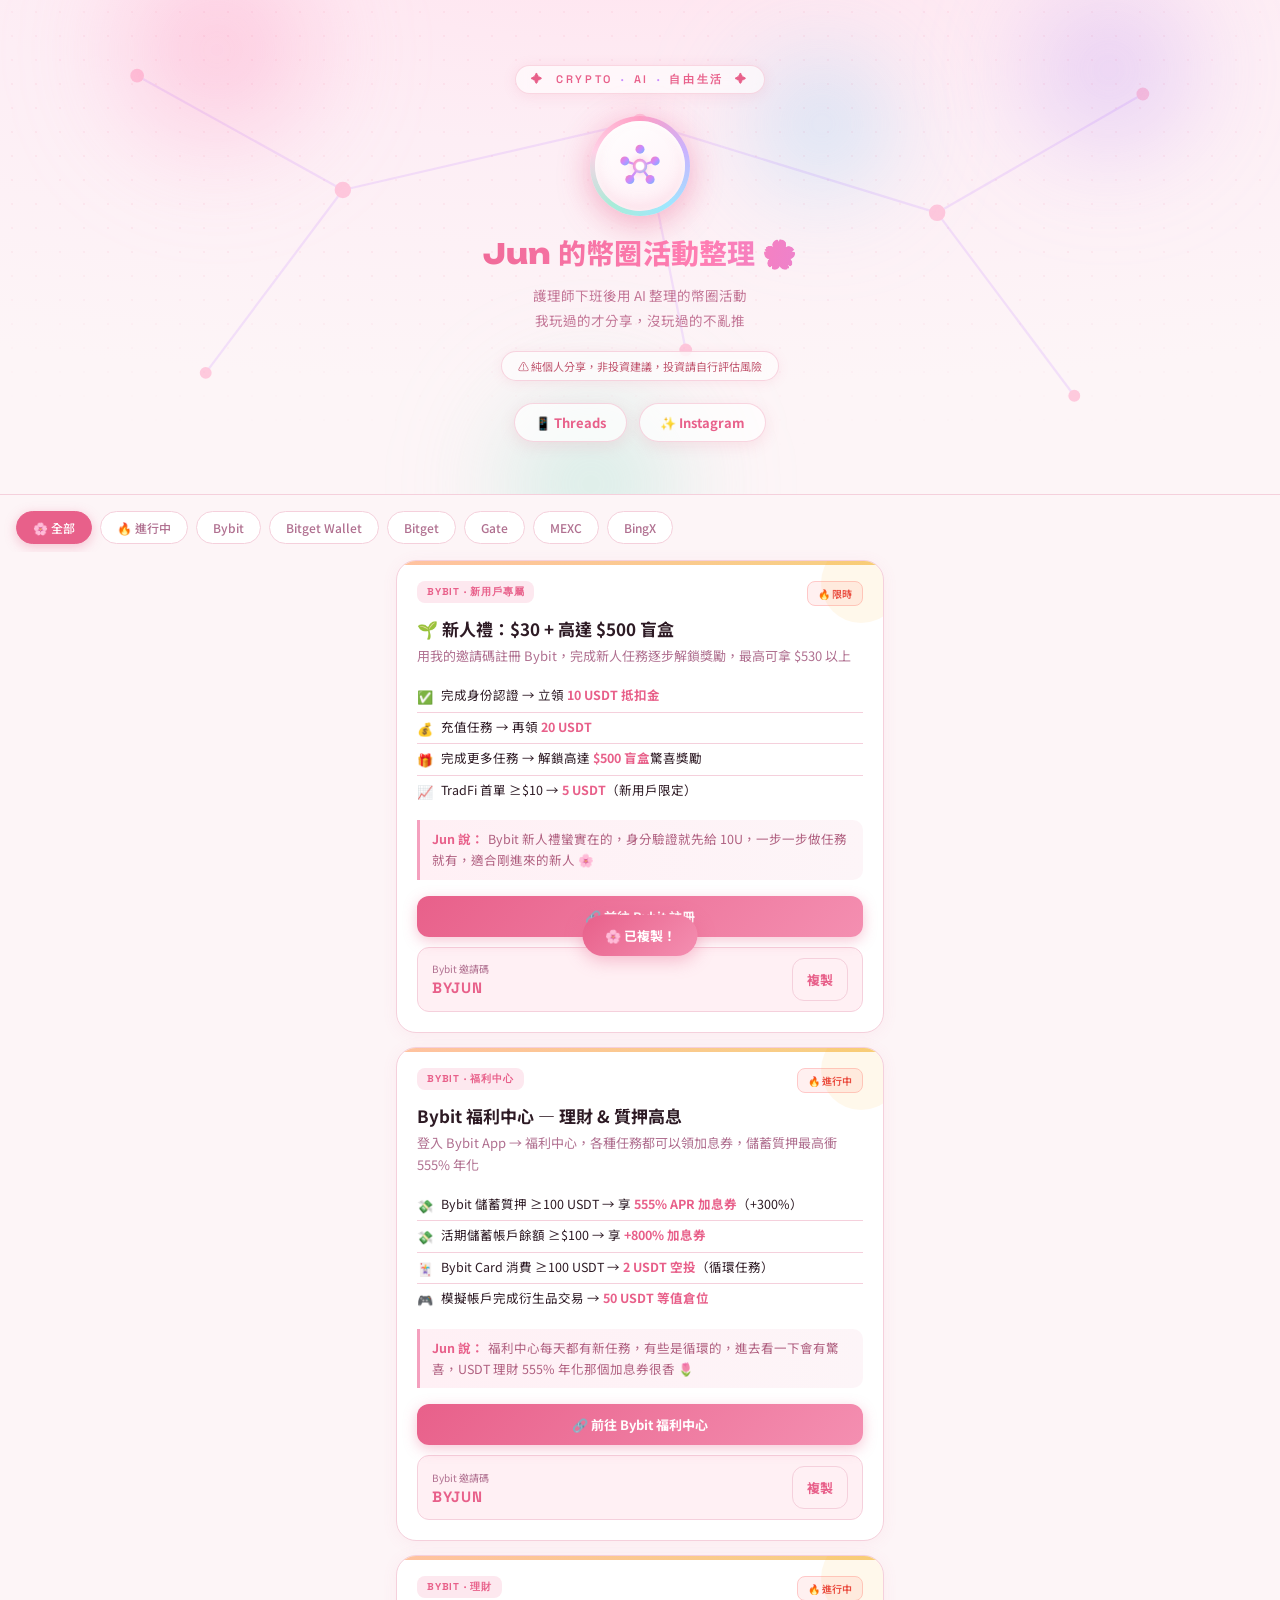
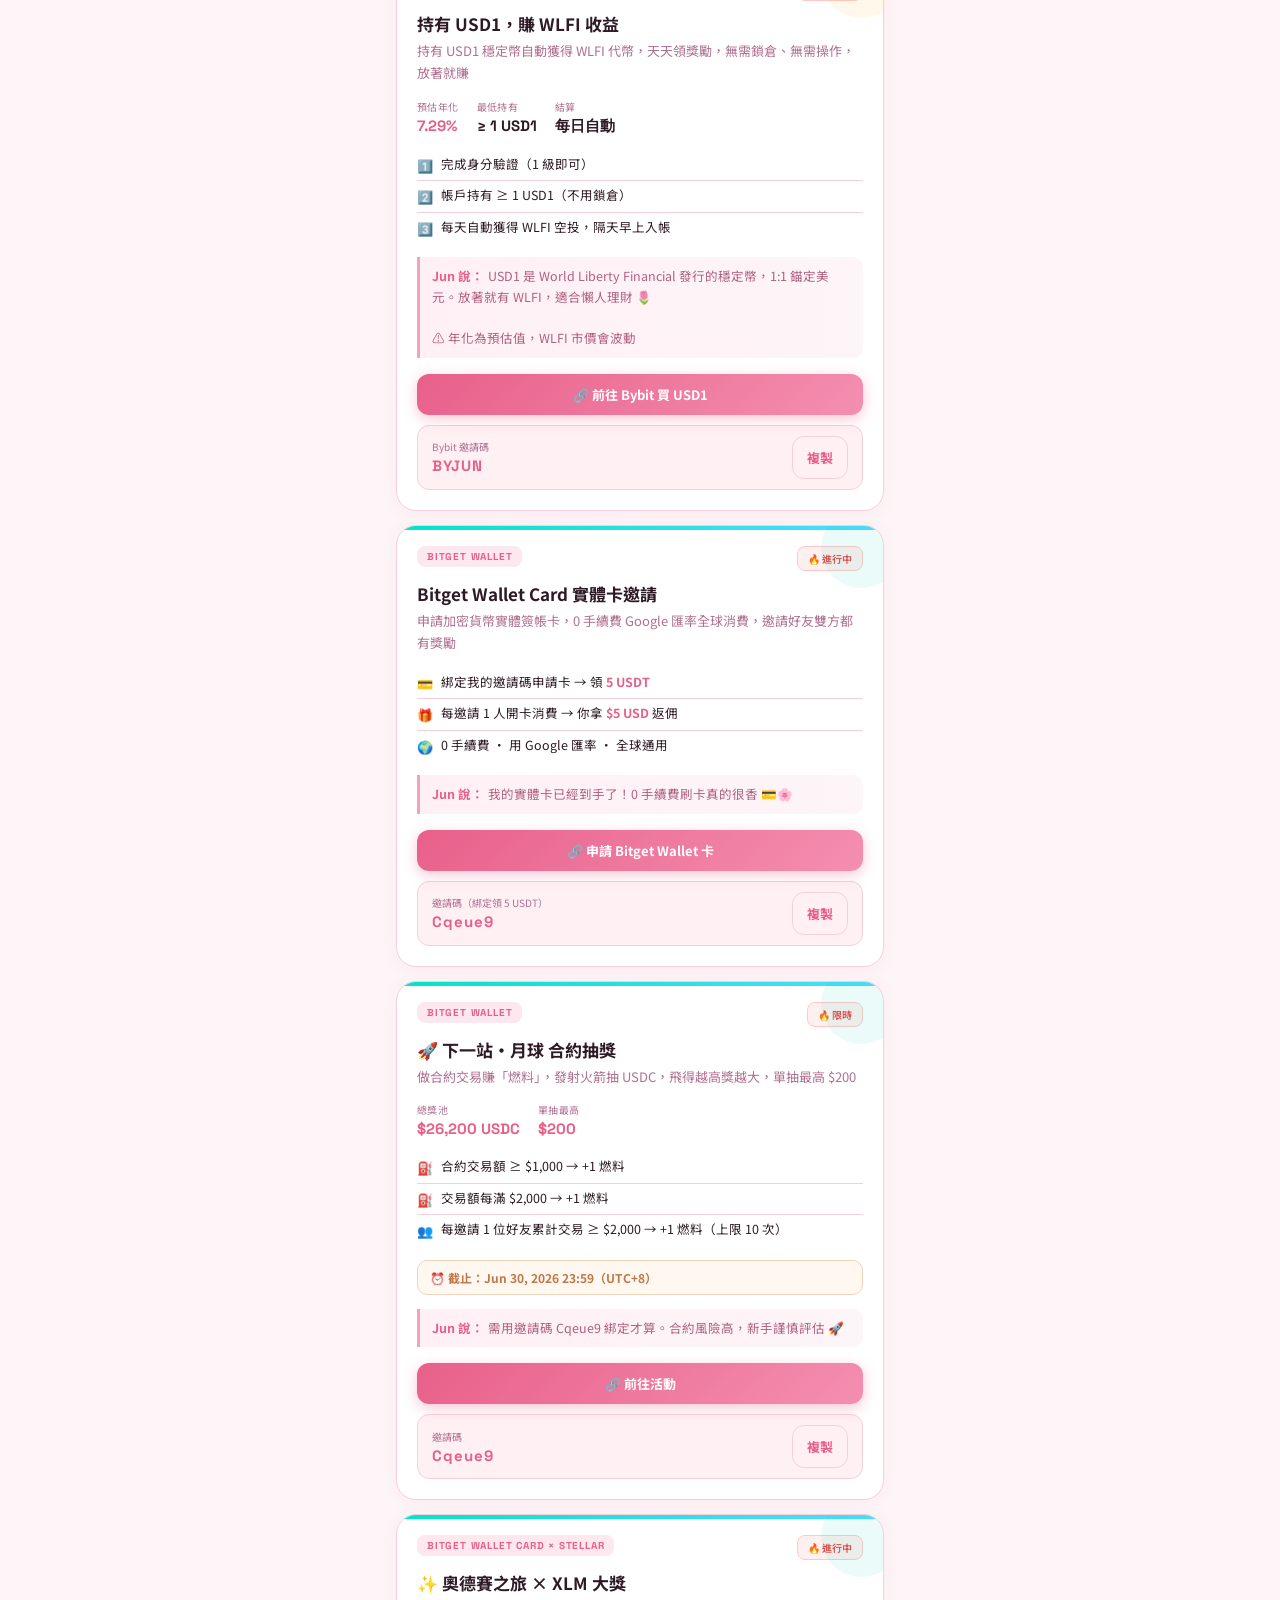
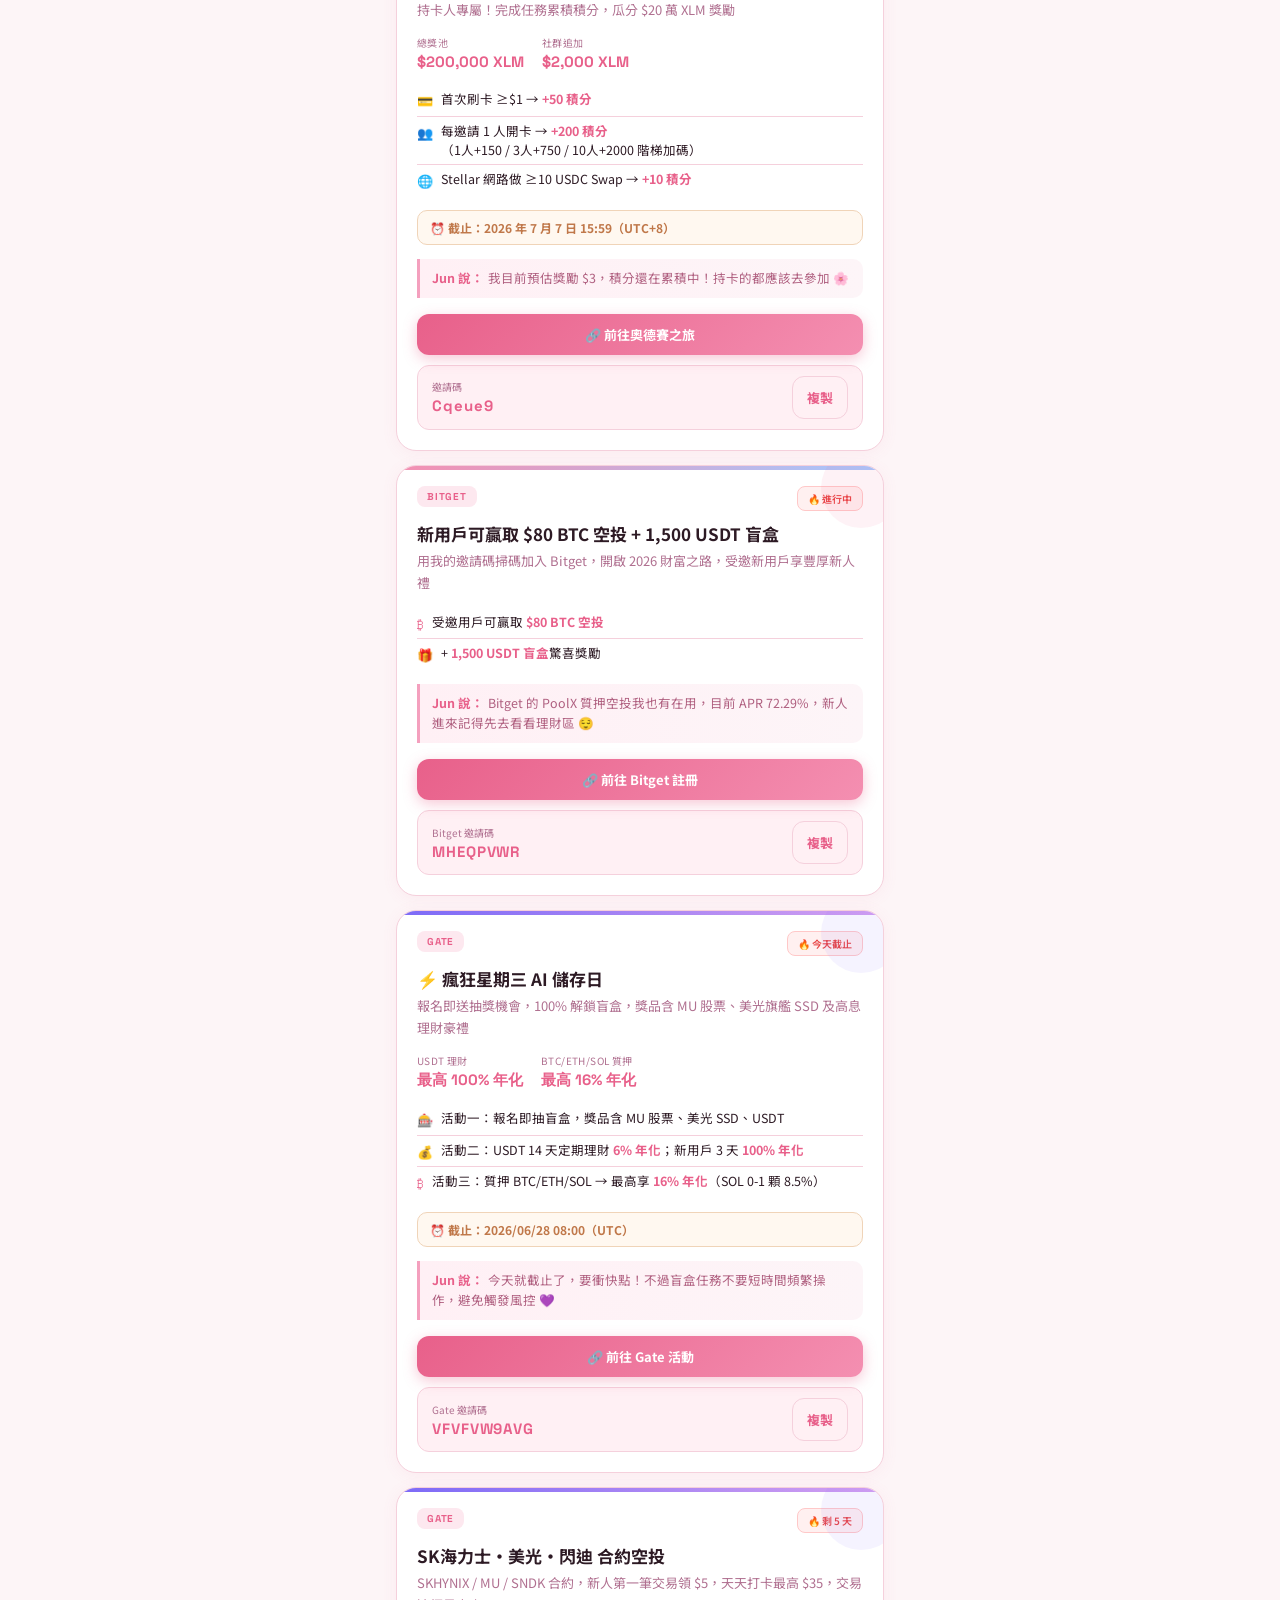
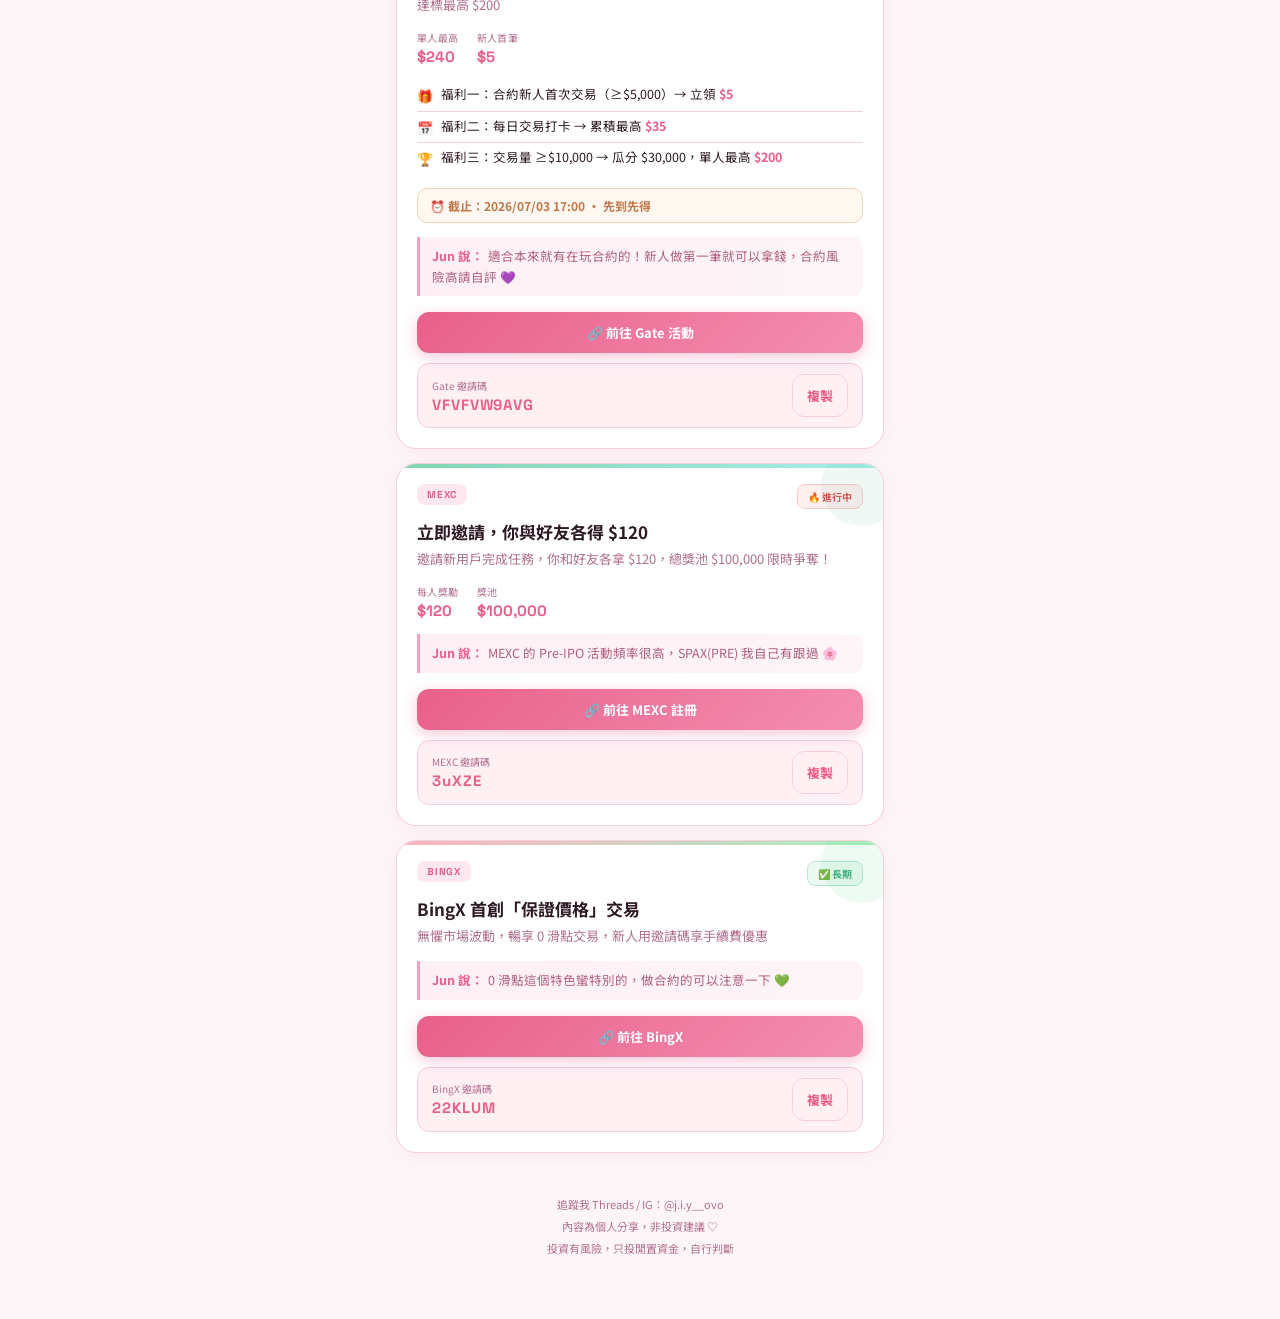
==== commit 82a33bfa: "新增專屬 logo（節點花 Node Bloom）+ favicon - 頭像改為向量 logo：櫻花外型 + 區塊鏈五節點連線（全息漸層） - 新增 favicon.svg 分頁圖示、theme-c" ====
--- a/index.html
+++ b/index.html
@@ -9,6 +9,8 @@
 <meta property="og:title" content="Jun 的幣圈活動整理 🌸">
 <meta property="og:description" content="護理師下班後用 AI 整理的幣圈活動，我玩過的才分享。純個人分享，非投資建議。">
 <meta property="og:type" content="website">
+<link rel="icon" href="favicon.svg" type="image/svg+xml">
+<meta name="theme-color" content="#ffe0eb">
 <link rel="stylesheet" href="styles.css">
 </head>
 <body>
@@ -47,7 +49,32 @@
     <div class="hero-kicker">✦&nbsp; CRYPTO <b>·</b> AI <b>·</b> 自由生活 &nbsp;✦</div>
     <div class="avatar-wrap">
       <div class="avatar-ring" aria-hidden="true"></div>
-      <div class="avatar" id="site-emoji">🩺</div>
+      <div class="avatar" id="site-emoji" role="img" aria-label="Jun logo">
+        <svg class="logo-mark" viewBox="0 0 48 48" xmlns="http://www.w3.org/2000/svg">
+          <defs>
+            <linearGradient id="logoGrad" x1="0" y1="0" x2="1" y2="1">
+              <stop offset="0" stop-color="#ff7eb3"/>
+              <stop offset=".5" stop-color="#c98bff"/>
+              <stop offset="1" stop-color="#6fb8ff"/>
+            </linearGradient>
+          </defs>
+          <g stroke="url(#logoGrad)" stroke-width="2" stroke-linecap="round">
+            <line x1="24" y1="24" x2="24" y2="9"/>
+            <line x1="24" y1="24" x2="37.5" y2="19.5"/>
+            <line x1="24" y1="24" x2="33" y2="36"/>
+            <line x1="24" y1="24" x2="15" y2="36"/>
+            <line x1="24" y1="24" x2="10.5" y2="19.5"/>
+          </g>
+          <g fill="url(#logoGrad)">
+            <circle cx="24" cy="9" r="4"/>
+            <circle cx="37.5" cy="19.5" r="4"/>
+            <circle cx="33" cy="36" r="4"/>
+            <circle cx="15" cy="36" r="4"/>
+            <circle cx="10.5" cy="19.5" r="4"/>
+          </g>
+          <circle cx="24" cy="24" r="5.2" fill="#fff" stroke="url(#logoGrad)" stroke-width="2.4"/>
+        </svg>
+      </div>
       <span class="orbit-dot" aria-hidden="true"></span>
     </div>
     <h1 class="name" id="site-name">Jun 的幣圈活動整理 🌸</h1>
--- a/styles.css
+++ b/styles.css
@@ -122,6 +122,7 @@
   font-size: 40px;
   box-shadow: inset 0 2px 6px rgba(255,255,255,.95), inset 0 -7px 16px rgba(232,96,138,.12);
 }
+.avatar .logo-mark { width: 54px; height: 54px; display: block; }
 .orbit-dot {
   position: absolute; top: 50%; left: 50%; width: 8px; height: 8px; margin: -4px;
   border-radius: 50%; background: #fff; box-shadow: 0 0 10px 2px #ffadd1, 0 0 4px #fff;
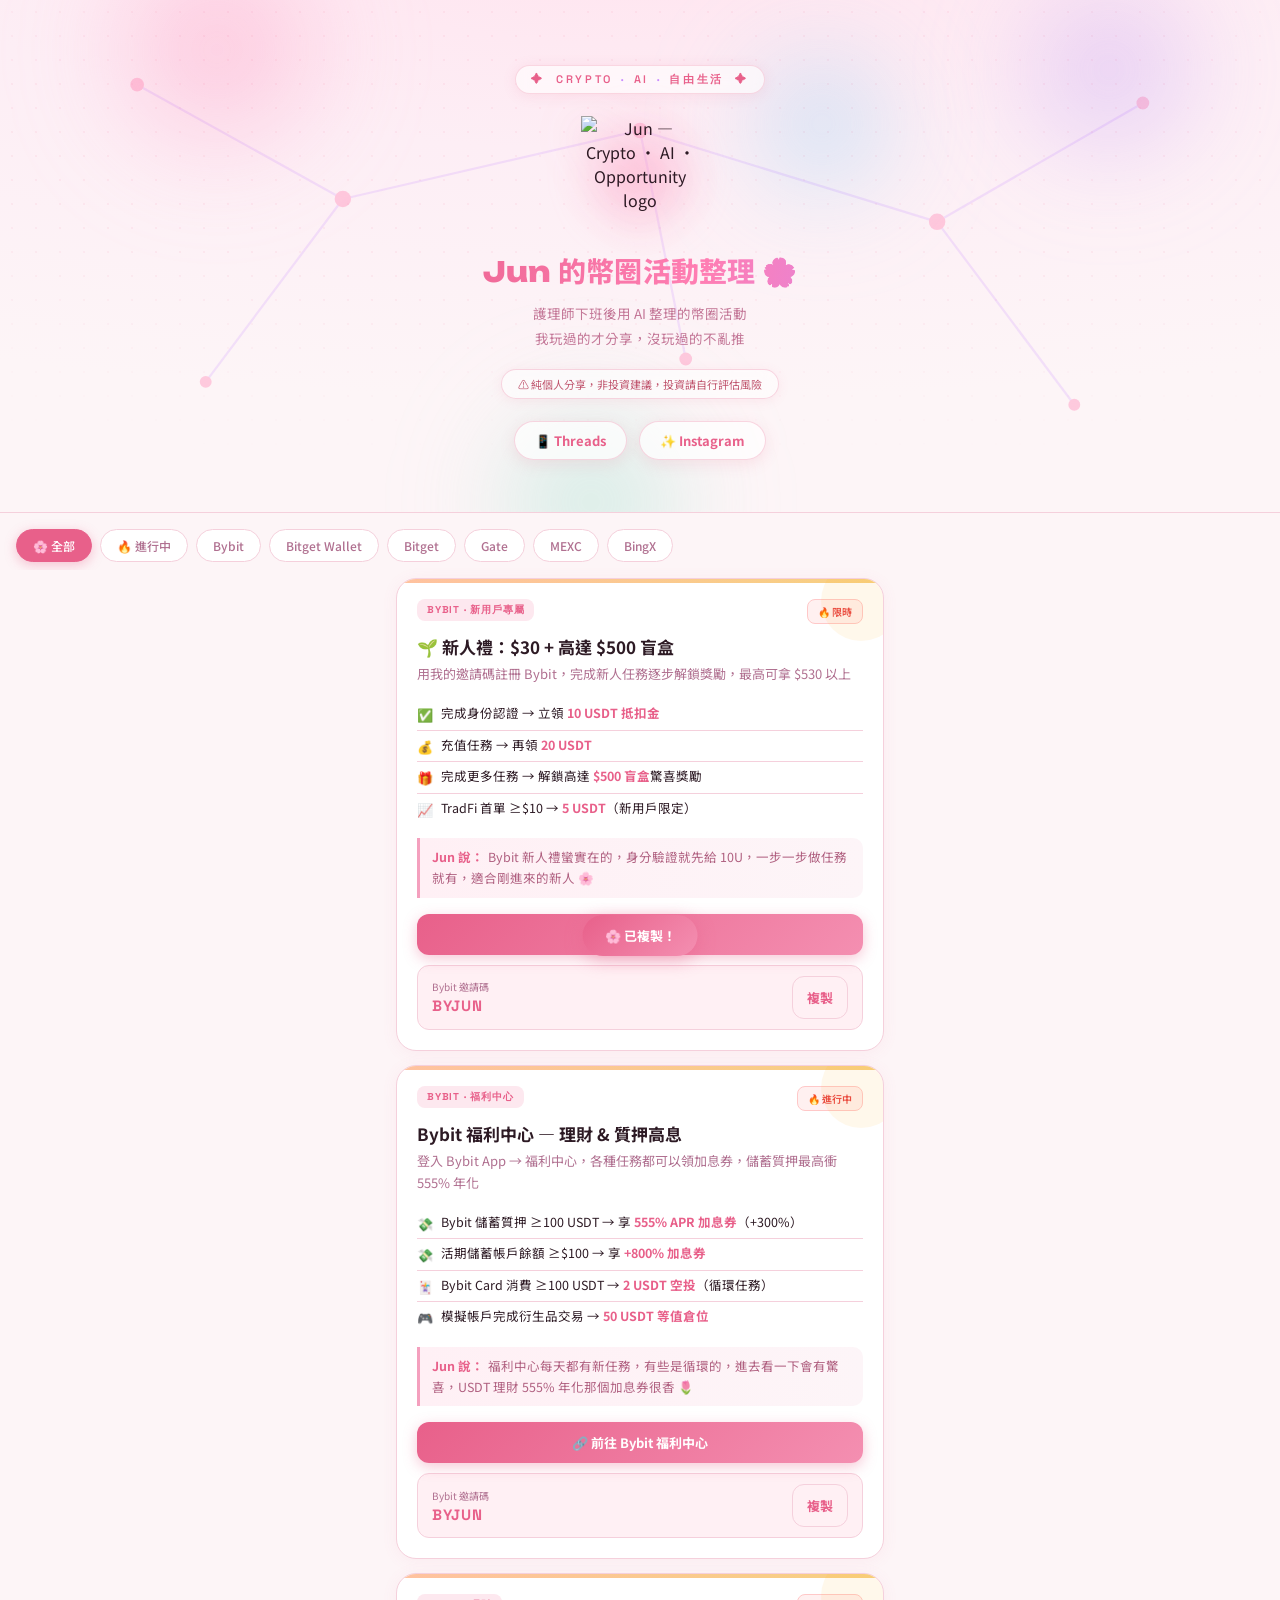
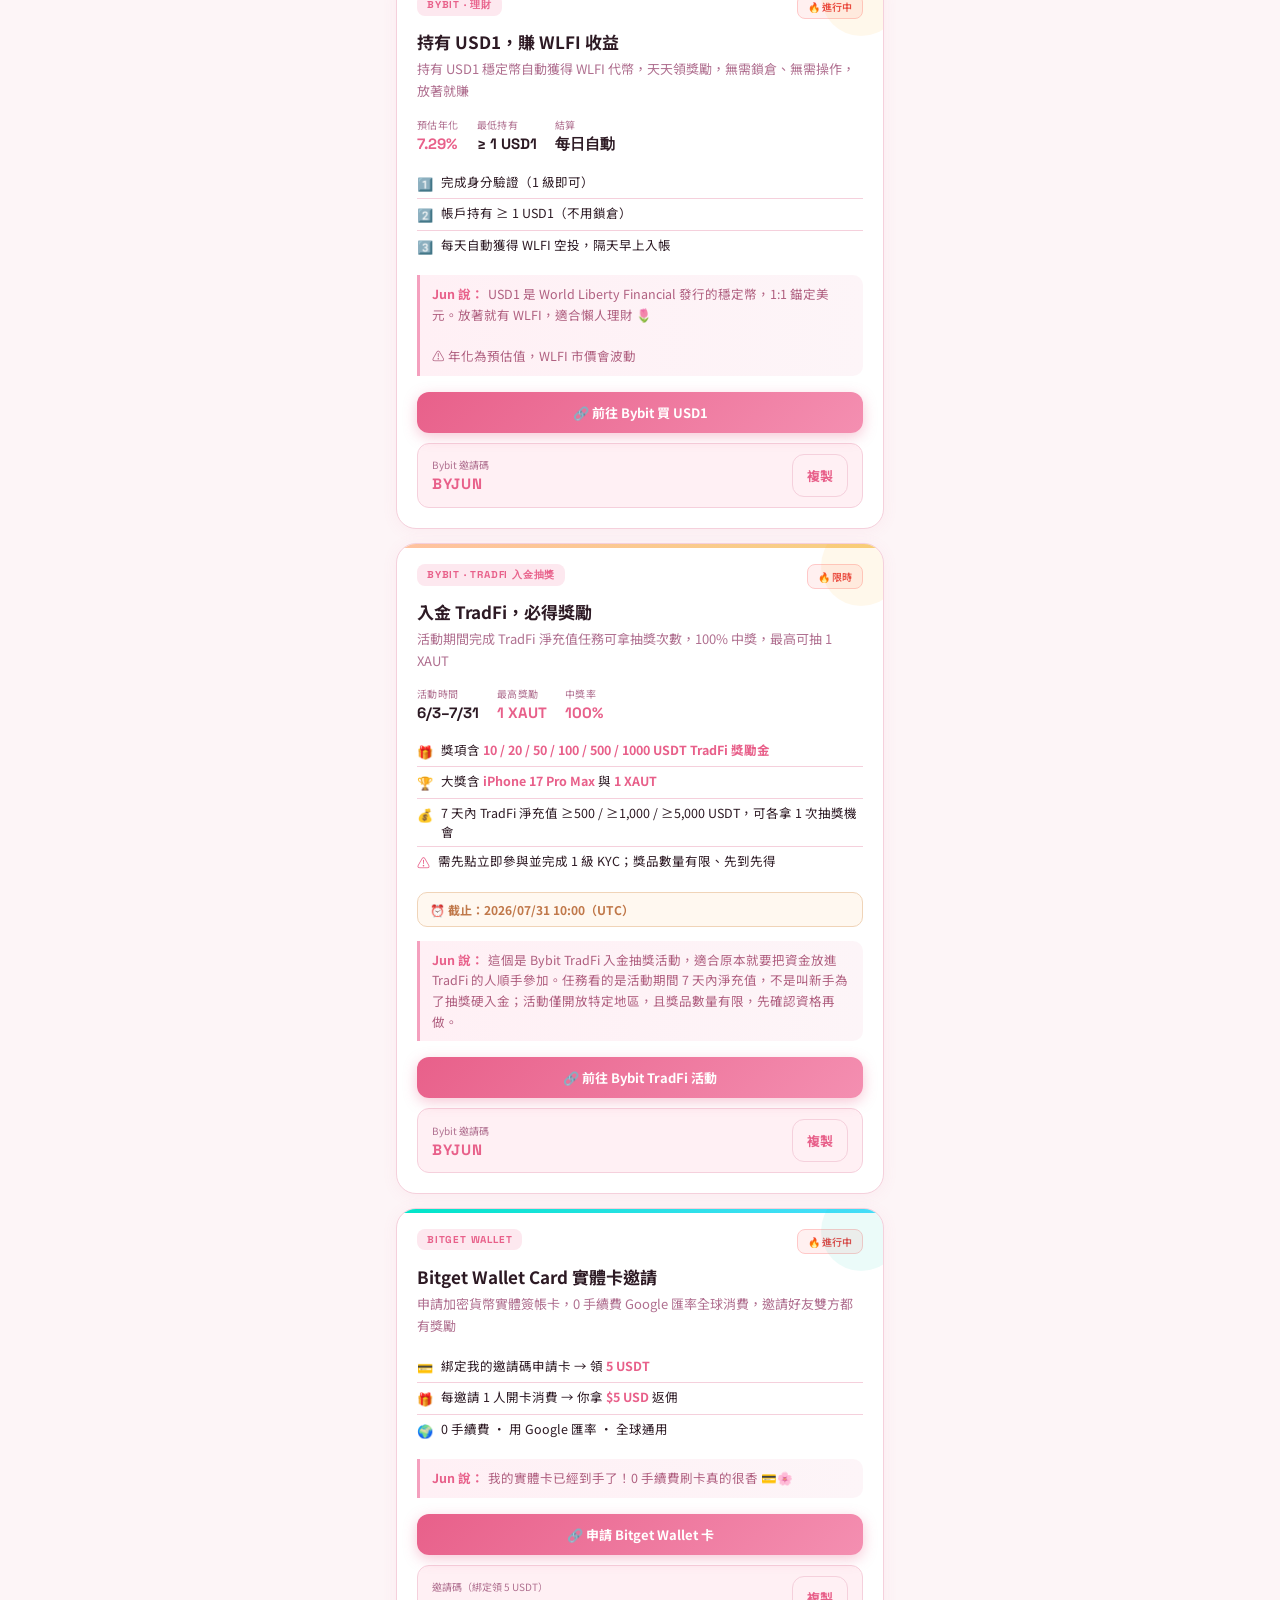
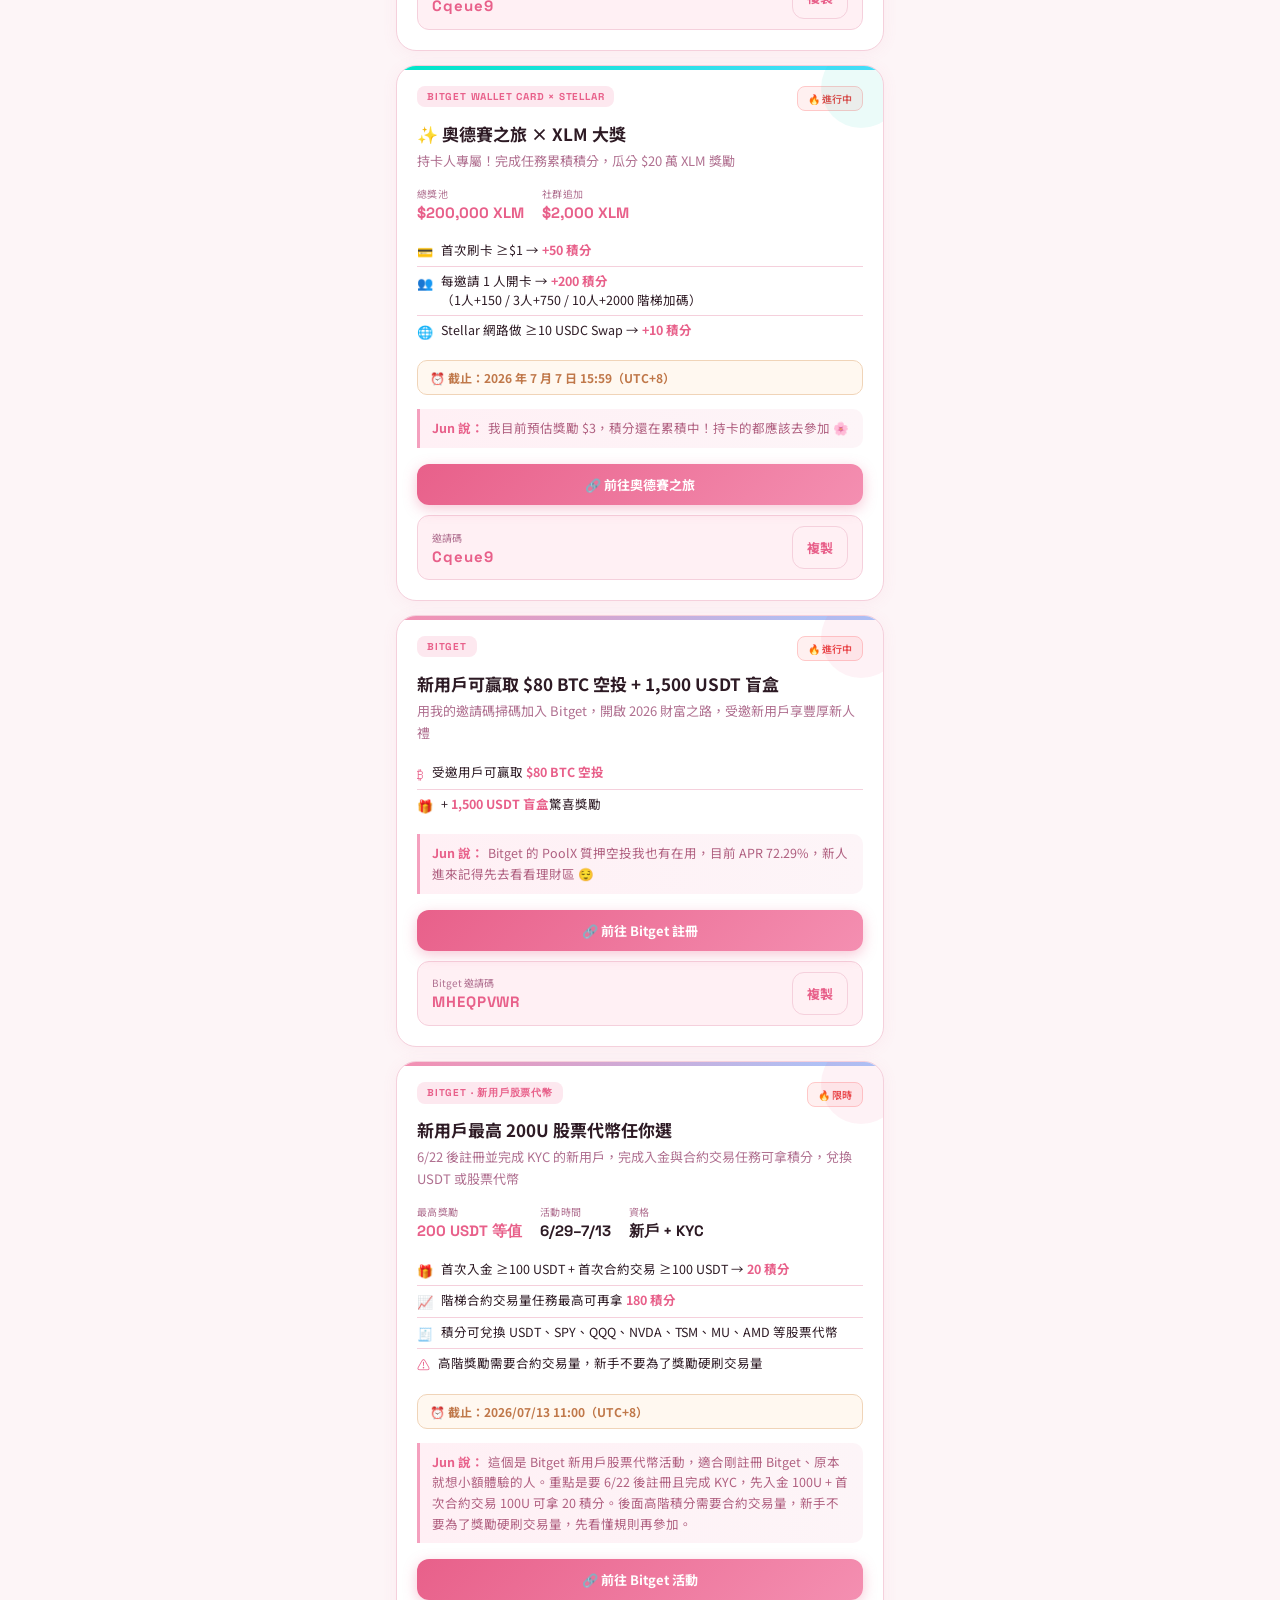
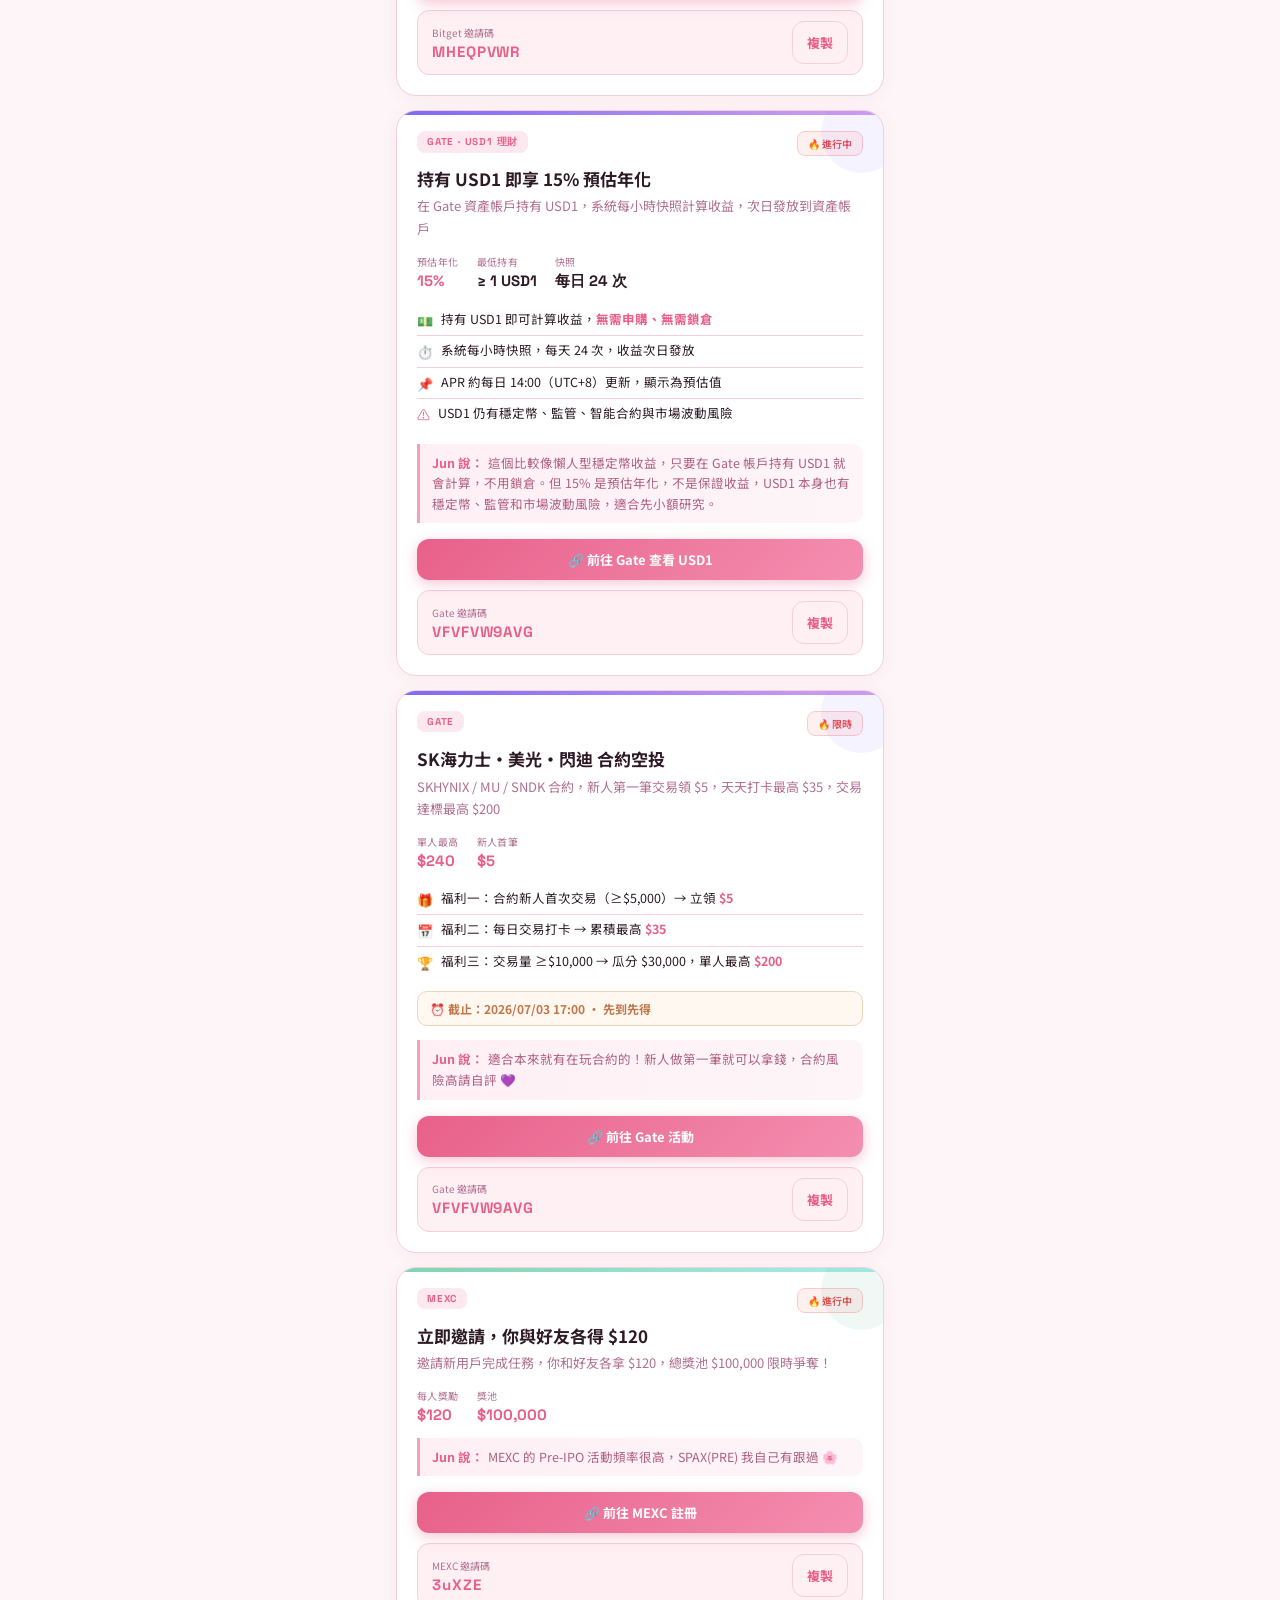
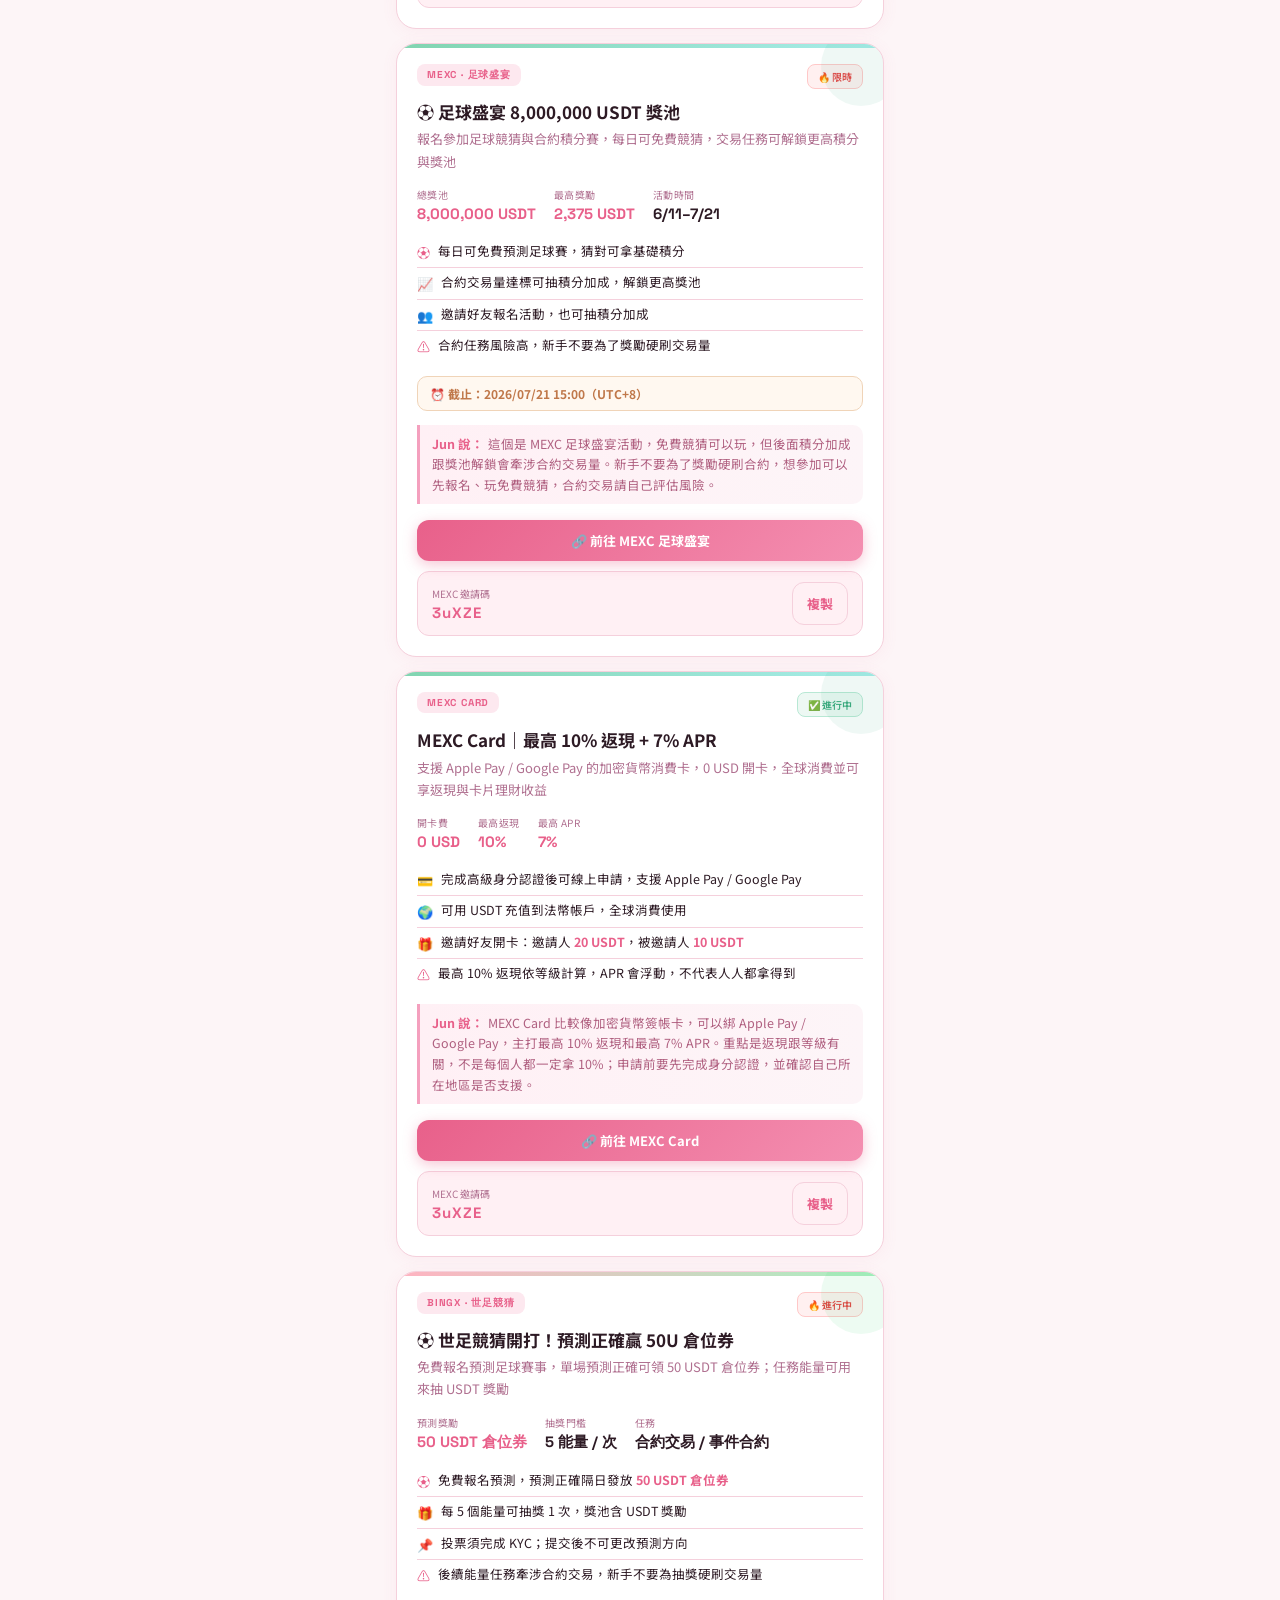
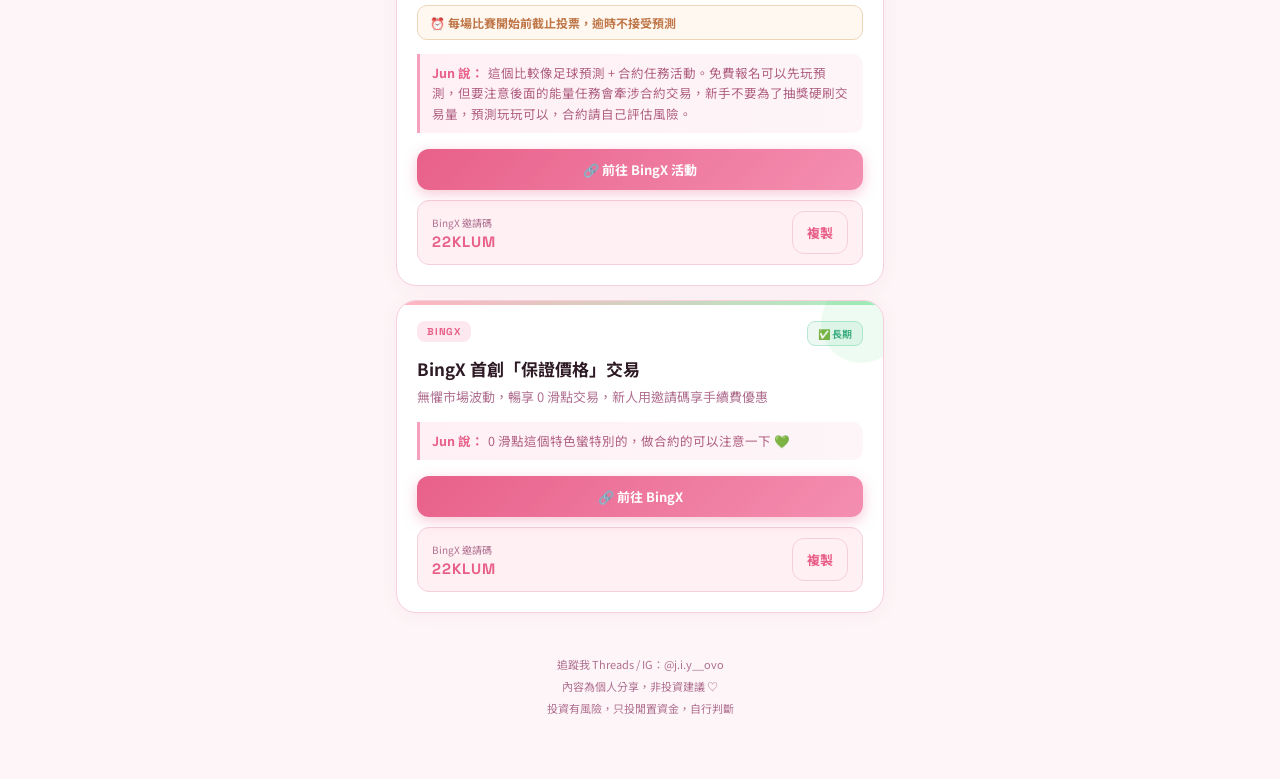
==== commit fac6eb2a: "更換品牌 logo 為愛心花瓣「J」徽章（去背圓形） - 頭像改用 logo.png（去背保留圓形徽章 + 柔光暈 + 浮動） - 移除舊的節點花 SVG 與旋轉環／軌道點 - favicon 改為 " ====
--- a/index.html
+++ b/index.html
@@ -9,7 +9,7 @@
 <meta property="og:title" content="Jun 的幣圈活動整理 🌸">
 <meta property="og:description" content="護理師下班後用 AI 整理的幣圈活動，我玩過的才分享。純個人分享，非投資建議。">
 <meta property="og:type" content="website">
-<link rel="icon" href="favicon.svg" type="image/svg+xml">
+<link rel="icon" href="favicon.png" type="image/png">
 <meta name="theme-color" content="#ffe0eb">
 <link rel="stylesheet" href="styles.css">
 </head>
@@ -48,34 +48,7 @@
   <div class="hero-inner">
     <div class="hero-kicker">✦&nbsp; CRYPTO <b>·</b> AI <b>·</b> 自由生活 &nbsp;✦</div>
     <div class="avatar-wrap">
-      <div class="avatar-ring" aria-hidden="true"></div>
-      <div class="avatar" id="site-emoji" role="img" aria-label="Jun logo">
-        <svg class="logo-mark" viewBox="0 0 48 48" xmlns="http://www.w3.org/2000/svg">
-          <defs>
-            <linearGradient id="logoGrad" x1="0" y1="0" x2="1" y2="1">
-              <stop offset="0" stop-color="#ff7eb3"/>
-              <stop offset=".5" stop-color="#c98bff"/>
-              <stop offset="1" stop-color="#6fb8ff"/>
-            </linearGradient>
-          </defs>
-          <g stroke="url(#logoGrad)" stroke-width="2" stroke-linecap="round">
-            <line x1="24" y1="24" x2="24" y2="9"/>
-            <line x1="24" y1="24" x2="37.5" y2="19.5"/>
-            <line x1="24" y1="24" x2="33" y2="36"/>
-            <line x1="24" y1="24" x2="15" y2="36"/>
-            <line x1="24" y1="24" x2="10.5" y2="19.5"/>
-          </g>
-          <g fill="url(#logoGrad)">
-            <circle cx="24" cy="9" r="4"/>
-            <circle cx="37.5" cy="19.5" r="4"/>
-            <circle cx="33" cy="36" r="4"/>
-            <circle cx="15" cy="36" r="4"/>
-            <circle cx="10.5" cy="19.5" r="4"/>
-          </g>
-          <circle cx="24" cy="24" r="5.2" fill="#fff" stroke="url(#logoGrad)" stroke-width="2.4"/>
-        </svg>
-      </div>
-      <span class="orbit-dot" aria-hidden="true"></span>
+      <img class="brand-logo" id="site-emoji" src="logo.png" width="440" height="440" alt="Jun — Crypto · AI · Opportunity logo">
     </div>
     <h1 class="name" id="site-name">Jun 的幣圈活動整理 🌸</h1>
     <p class="tagline" id="site-tagline"></p>
--- a/styles.css
+++ b/styles.css
@@ -97,41 +97,24 @@
 }
 .hero-kicker b { color: #c98bff; font-weight: 700; }
 
-/* 全息旋轉光環頭像 */
+/* 品牌徽章 logo */
 .avatar-wrap {
-  position: relative; width: 100px; height: 100px; margin: 0 auto 20px;
+  position: relative; width: 118px; height: 118px; margin: 0 auto 20px;
   animation: rise .7s cubic-bezier(.2,.7,.2,1) .15s both;
 }
 .avatar-wrap::after {
-  content: ''; position: absolute; inset: -16px; z-index: -1; border-radius: 50%;
+  content: ''; position: absolute; inset: -14px; z-index: -1; border-radius: 50%;
   background: radial-gradient(circle, rgba(255,158,196,.55), transparent 70%);
-  filter: blur(12px); animation: haloPulse 4.5s ease-in-out infinite;
-}
-@keyframes haloPulse { 0%, 100% { opacity: .55; } 50% { opacity: 1; } }
-.avatar-ring {
-  position: absolute; inset: 0; border-radius: 50%;
-  background: conic-gradient(from 0deg, #ff9ec4, #c9b3ff, #9fe7ff, #a8ecd8, #ffd1e6, #ff9ec4);
-  box-shadow: 0 10px 32px rgba(232,96,138,.35);
-  animation: spin 6.5s linear infinite;
-}
-@keyframes spin { to { transform: rotate(360deg); } }
-.avatar {
-  position: absolute; inset: 5px; border-radius: 50%;
-  background: linear-gradient(150deg, #ffffff, #fff0f6);
-  display: flex; align-items: center; justify-content: center;
-  font-size: 40px;
-  box-shadow: inset 0 2px 6px rgba(255,255,255,.95), inset 0 -7px 16px rgba(232,96,138,.12);
-}
-.avatar .logo-mark { width: 54px; height: 54px; display: block; }
-.orbit-dot {
-  position: absolute; top: 50%; left: 50%; width: 8px; height: 8px; margin: -4px;
-  border-radius: 50%; background: #fff; box-shadow: 0 0 10px 2px #ffadd1, 0 0 4px #fff;
-  animation: orbit 7s linear infinite;
-}
-@keyframes orbit {
-  from { transform: rotate(0deg) translateX(56px) rotate(0deg); }
-  to   { transform: rotate(360deg) translateX(56px) rotate(-360deg); }
-}
+  filter: blur(14px); animation: haloPulse 4.5s ease-in-out infinite;
+}
+@keyframes haloPulse { 0%, 100% { opacity: .5; } 50% { opacity: .95; } }
+.brand-logo {
+  position: relative; z-index: 1; display: block;
+  width: 118px; height: 118px; object-fit: contain;
+  filter: drop-shadow(0 10px 22px rgba(232,96,138,.28));
+  animation: floaty 5.5s ease-in-out 1s infinite;
+}
+@keyframes floaty { 0%, 100% { transform: translateY(0); } 50% { transform: translateY(-6px); } }
 
 /* 品牌名：流動全息漸層字 */
 .name {
@@ -187,7 +170,7 @@
 }
 
 @media (prefers-reduced-motion: reduce) {
-  .hero-blob, .avatar-ring, .orbit-dot, .avatar-wrap::after, .hero-net .nd { animation: none !important; }
+  .hero-blob, .brand-logo, .avatar-wrap::after, .hero-net .nd { animation: none !important; }
   .hero-inner .hero-kicker, .avatar-wrap, .name, .tagline, .disclaimer, .header-links { animation: none !important; opacity: 1; transform: none; }
   .name { background-position: 0 center; }
 }
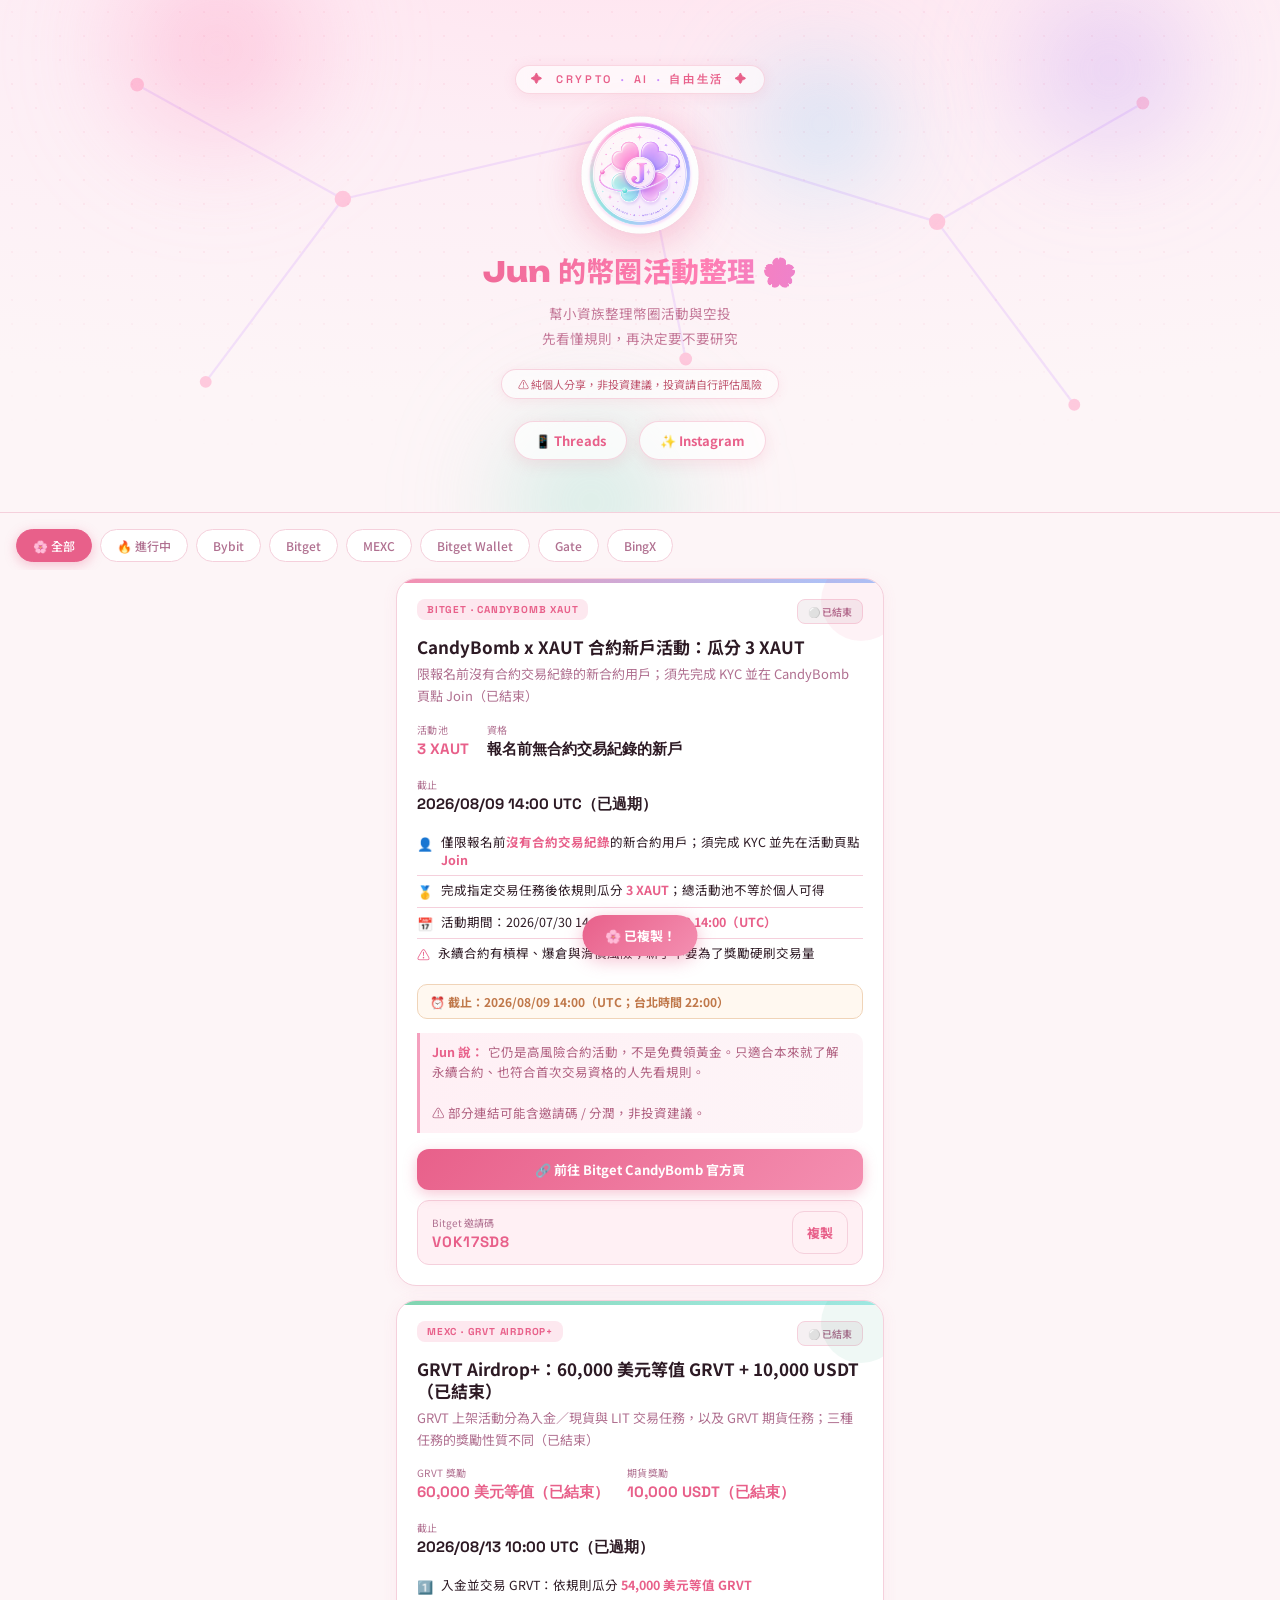
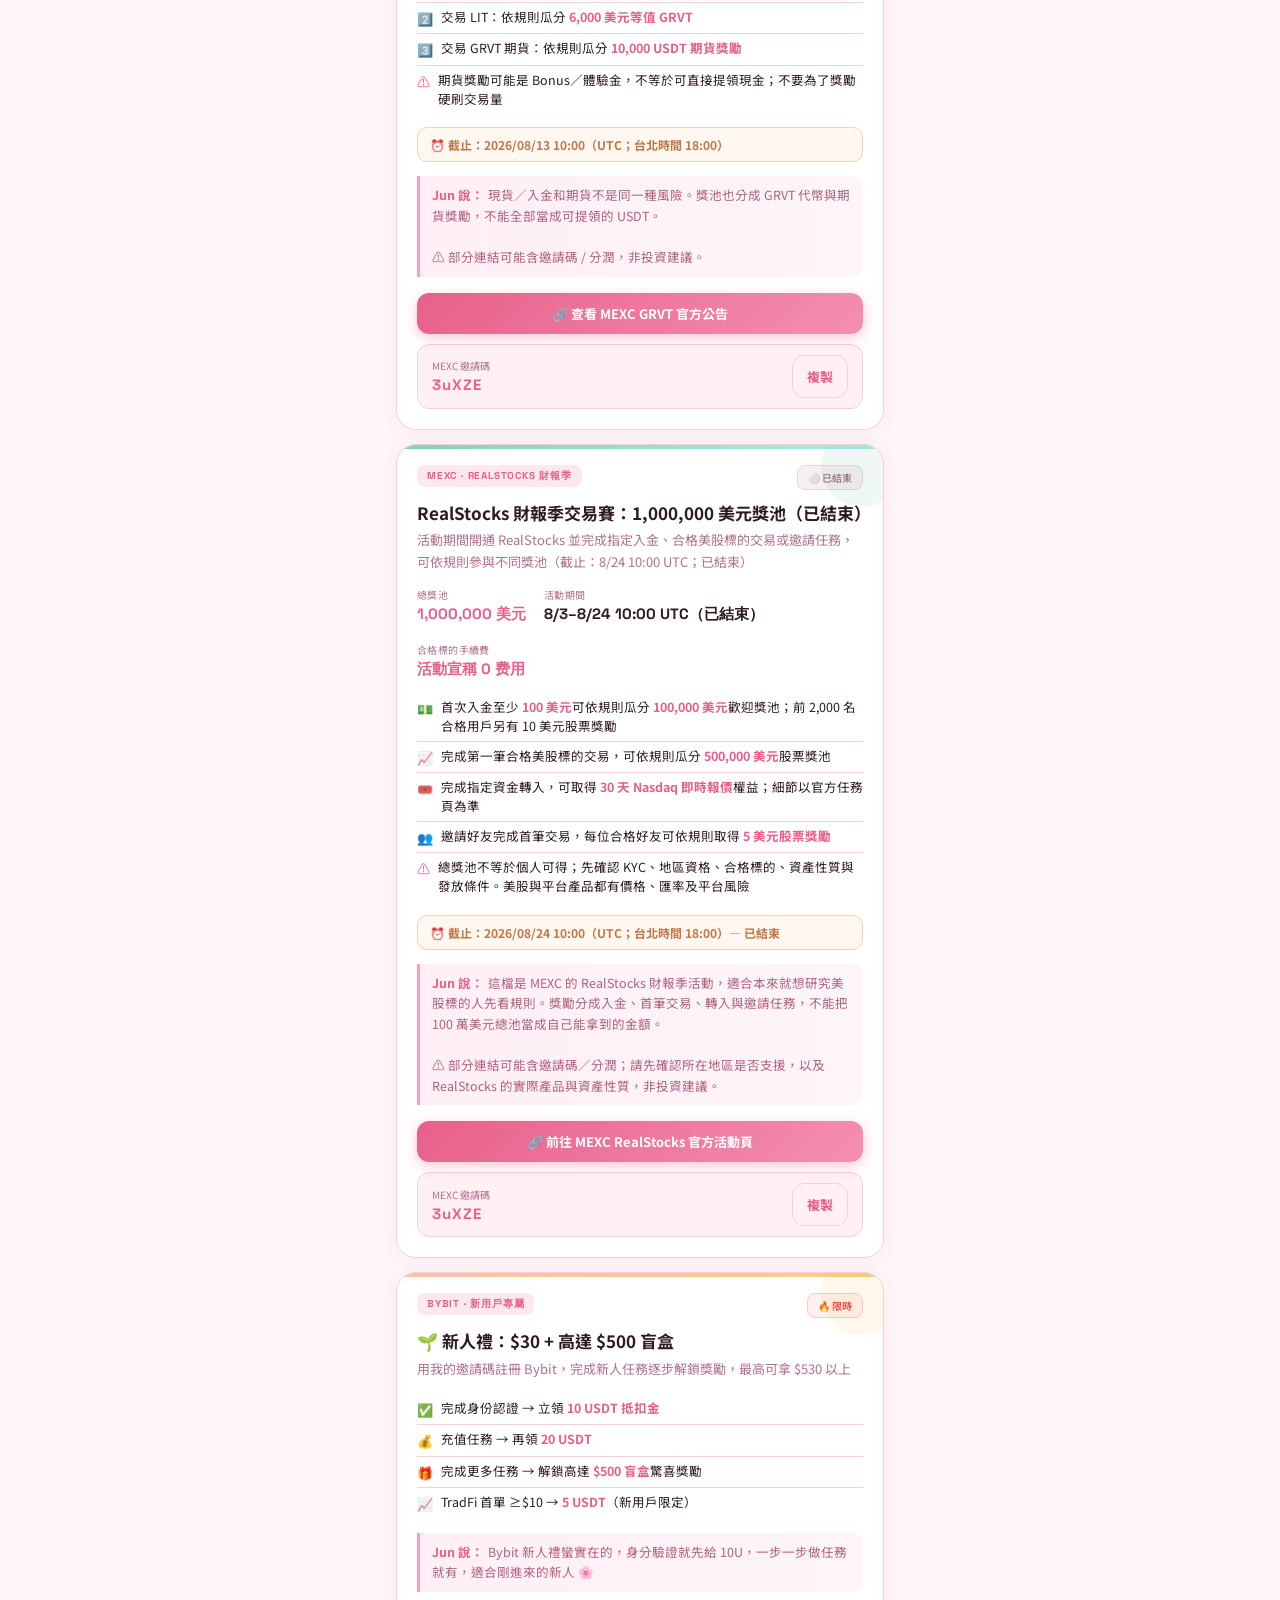
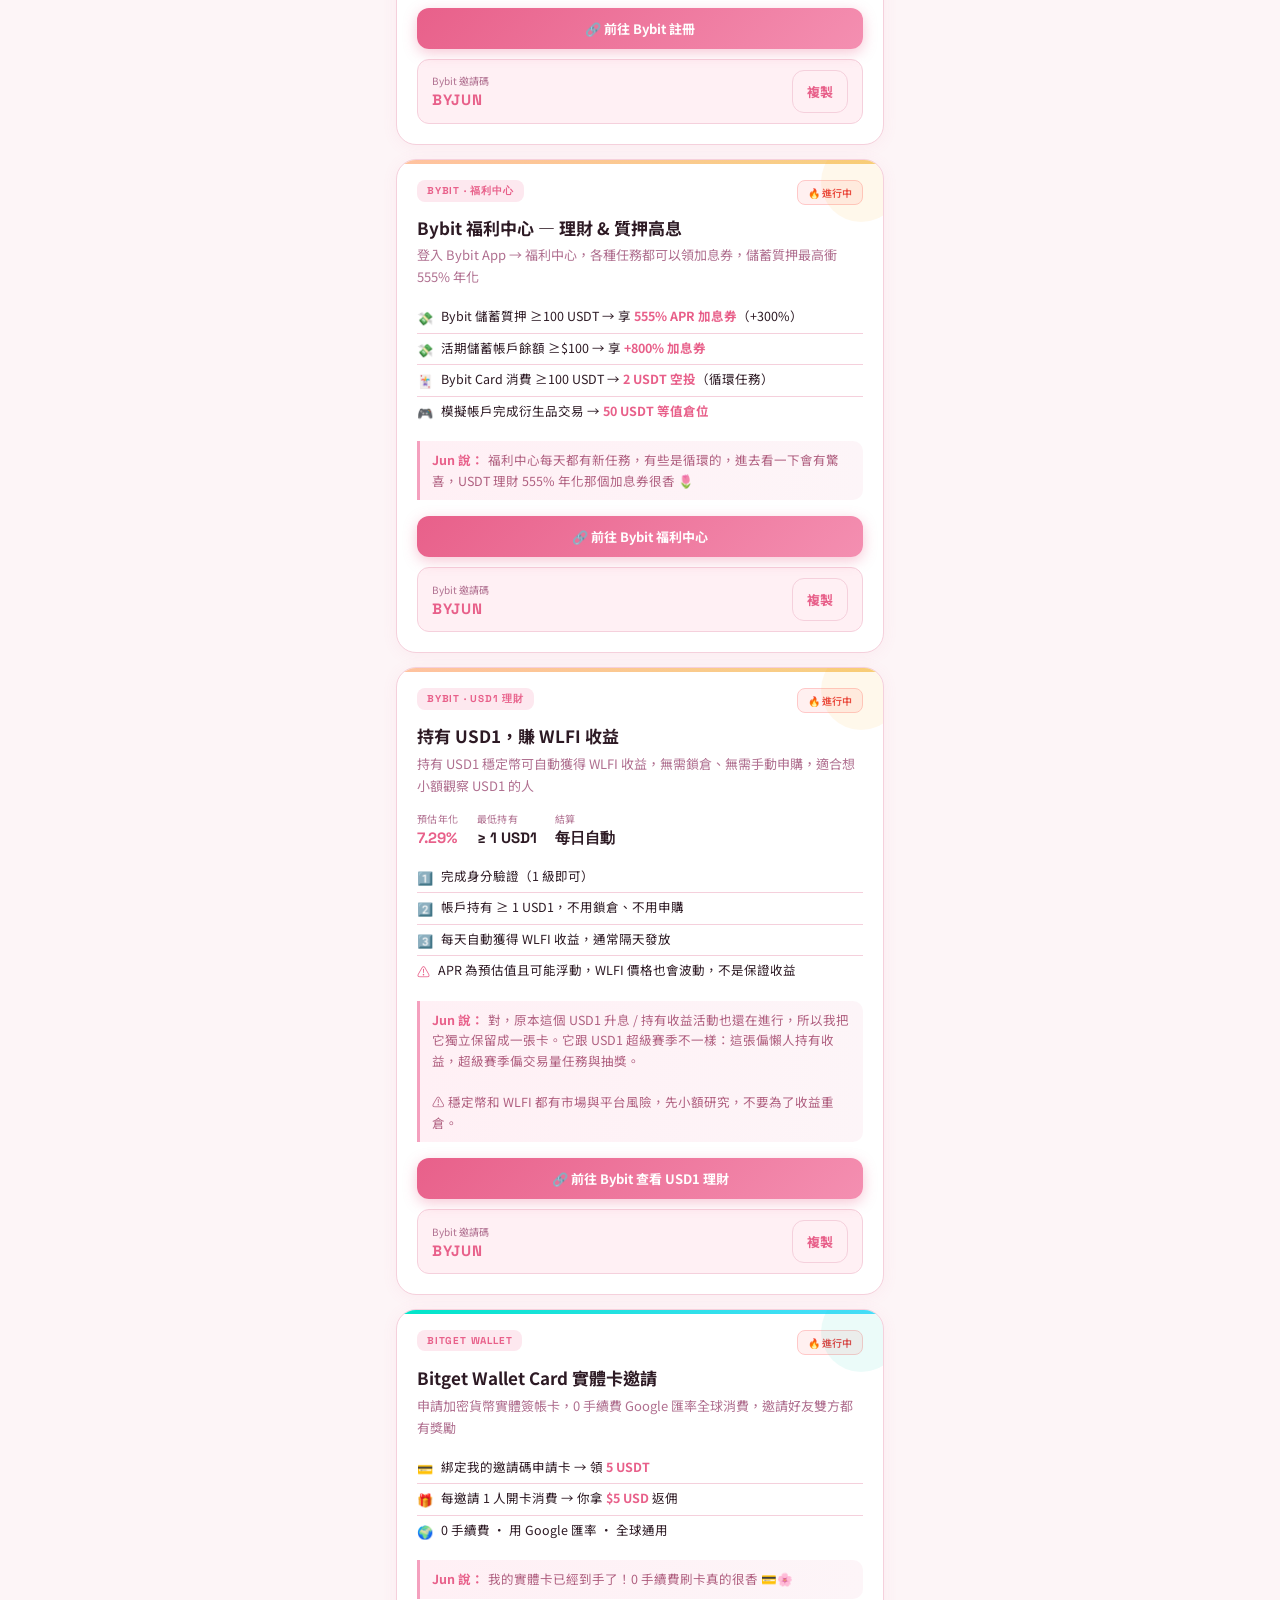
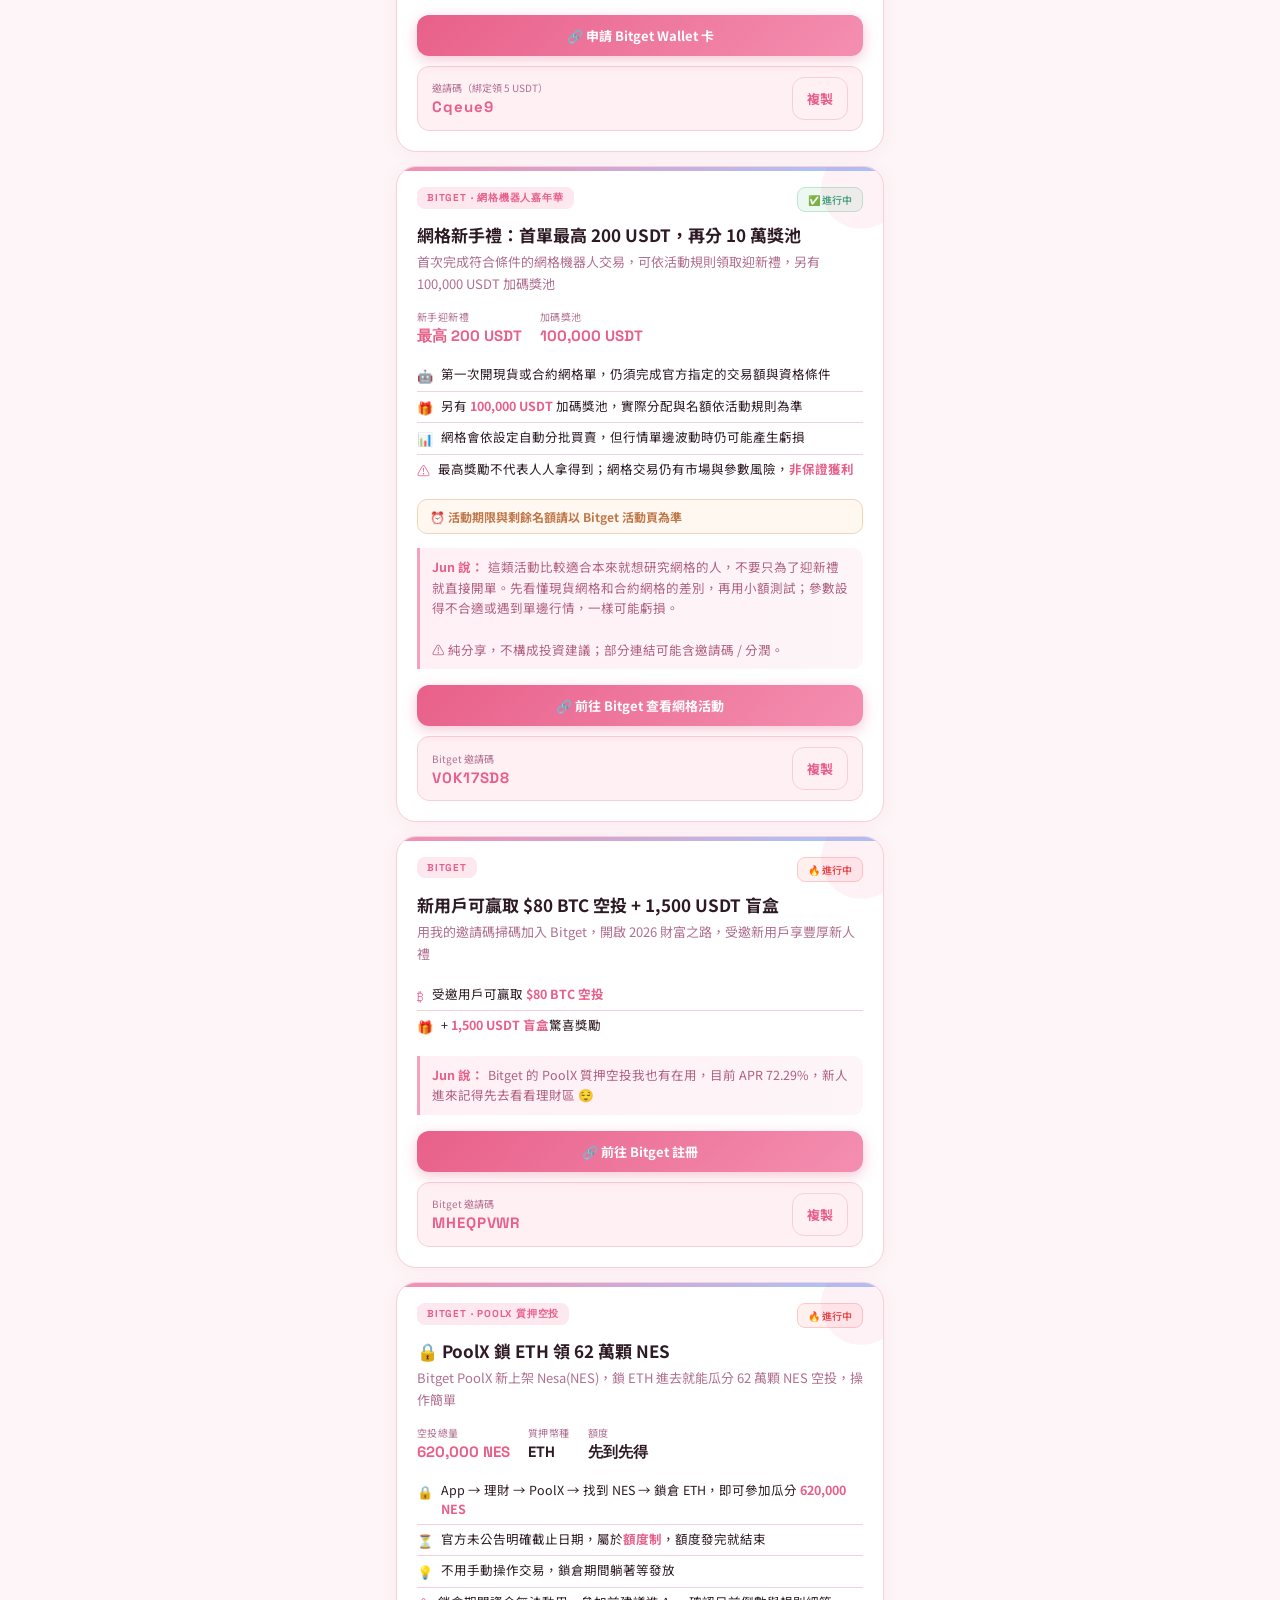
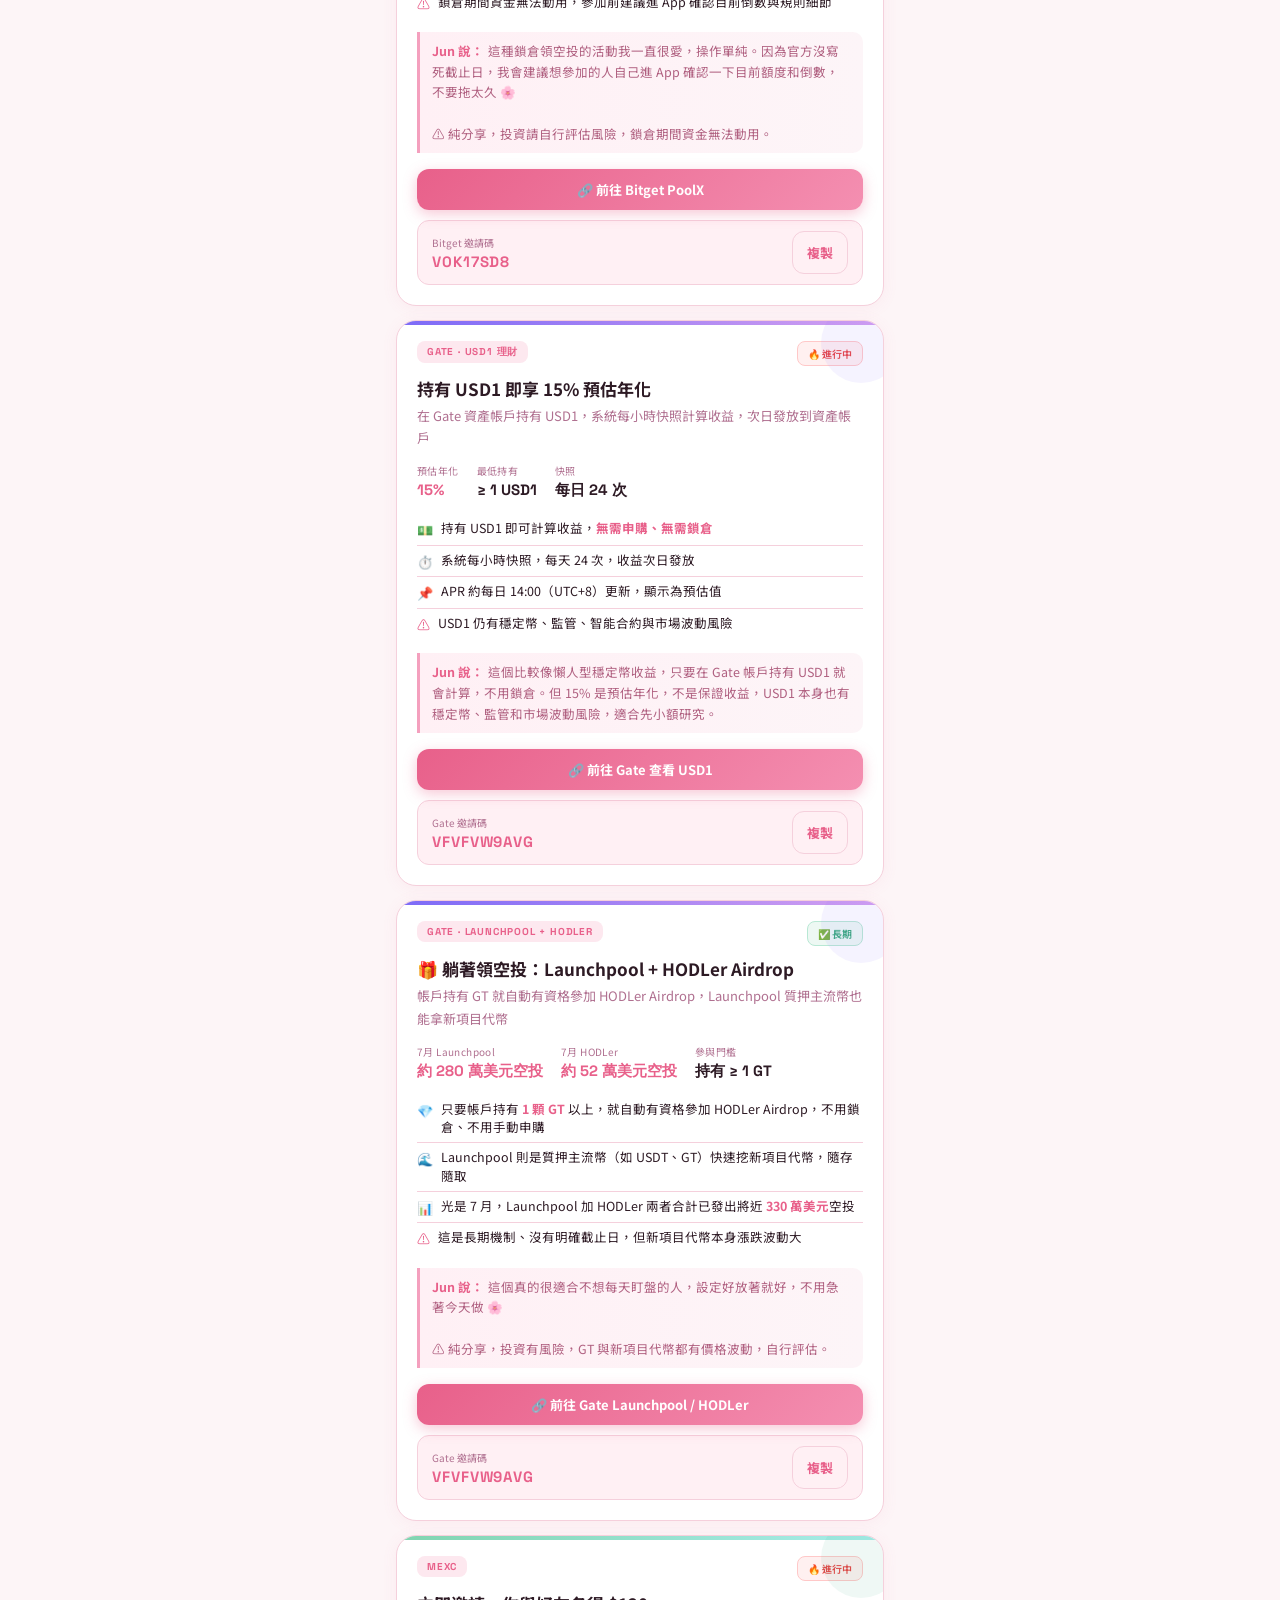
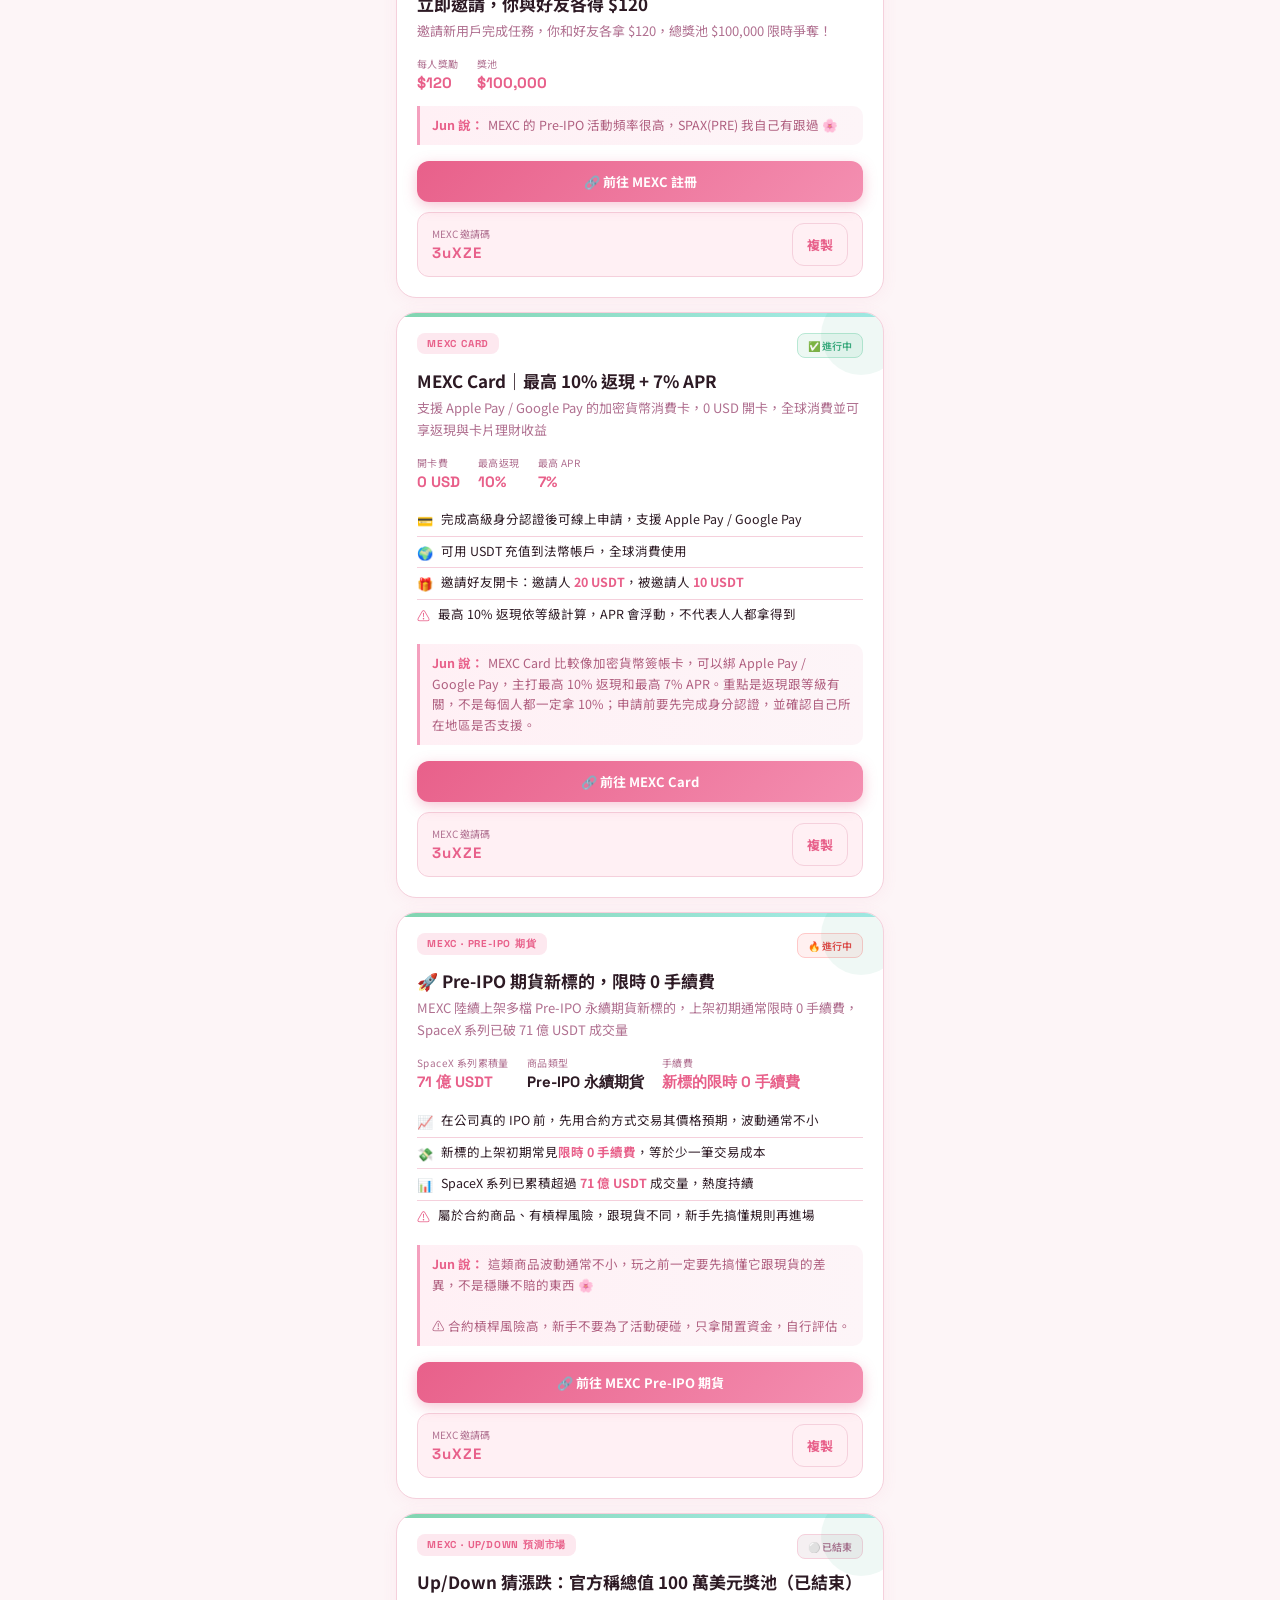
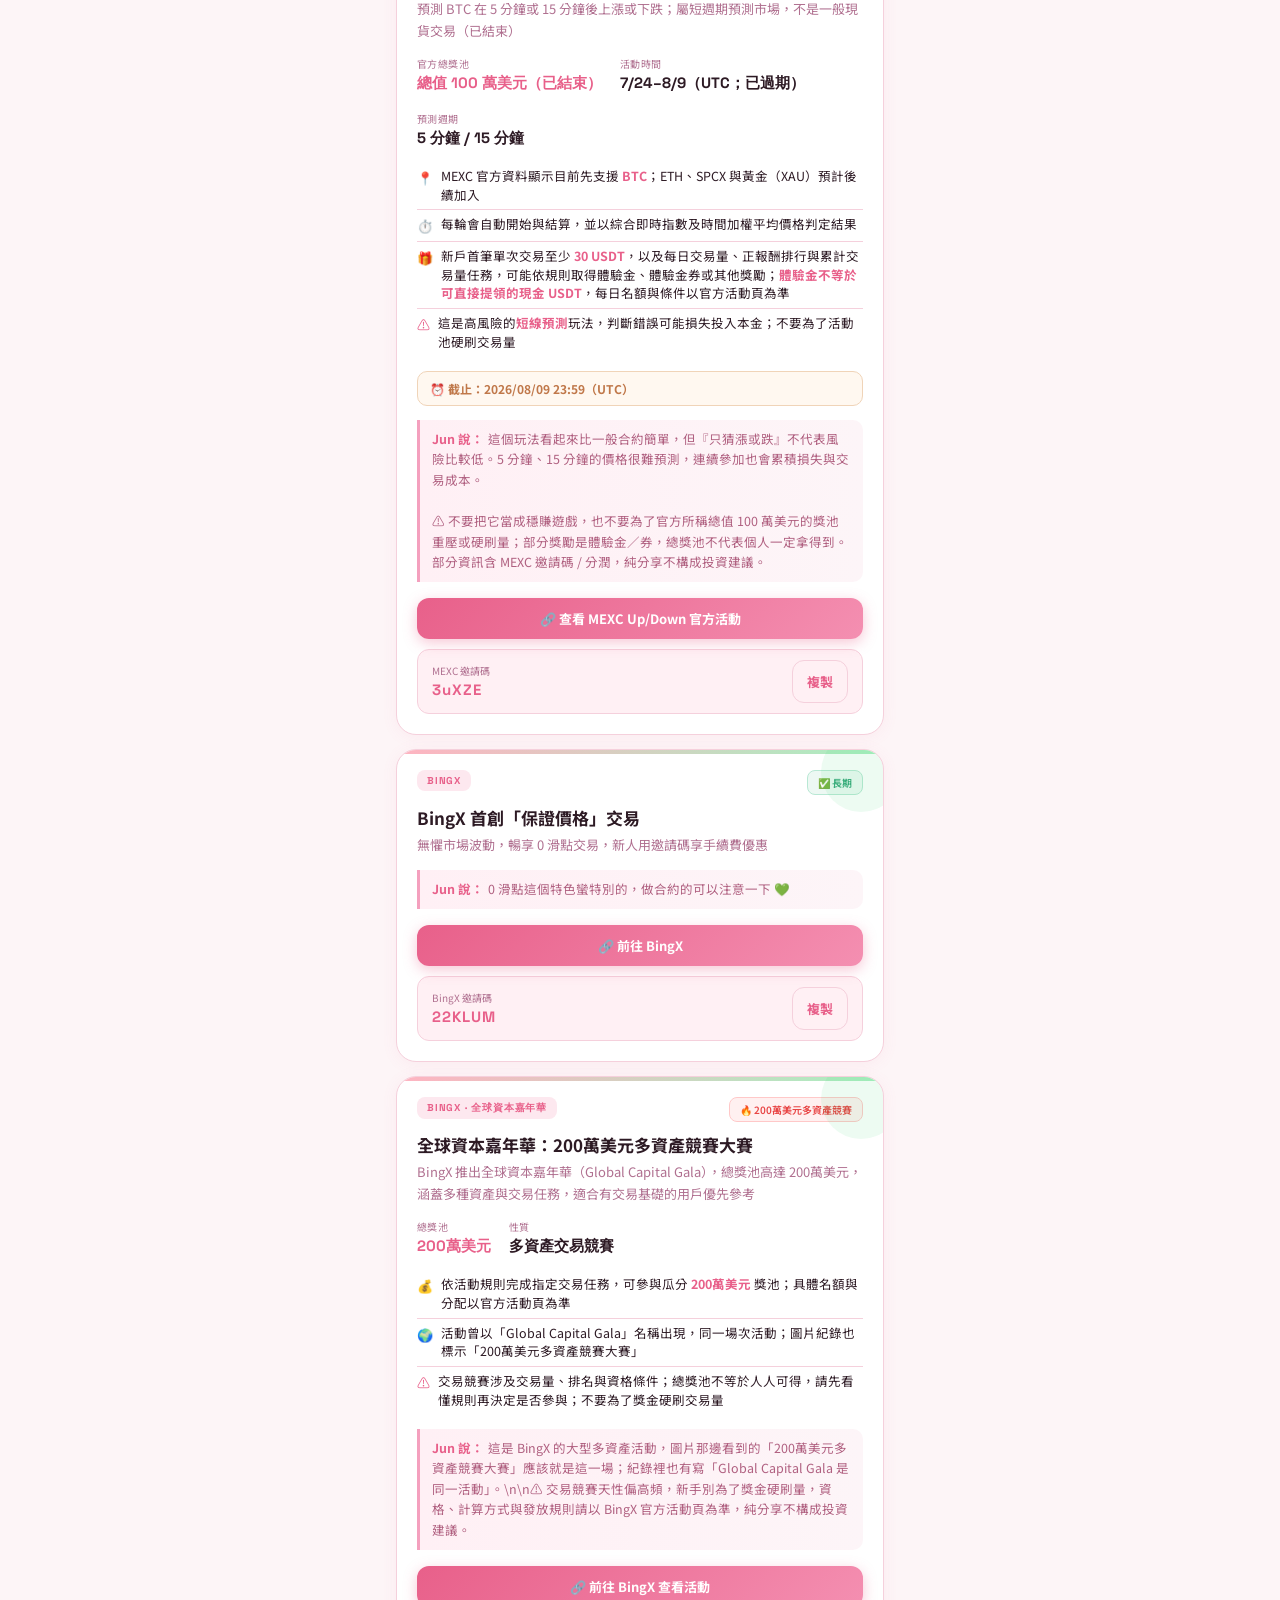
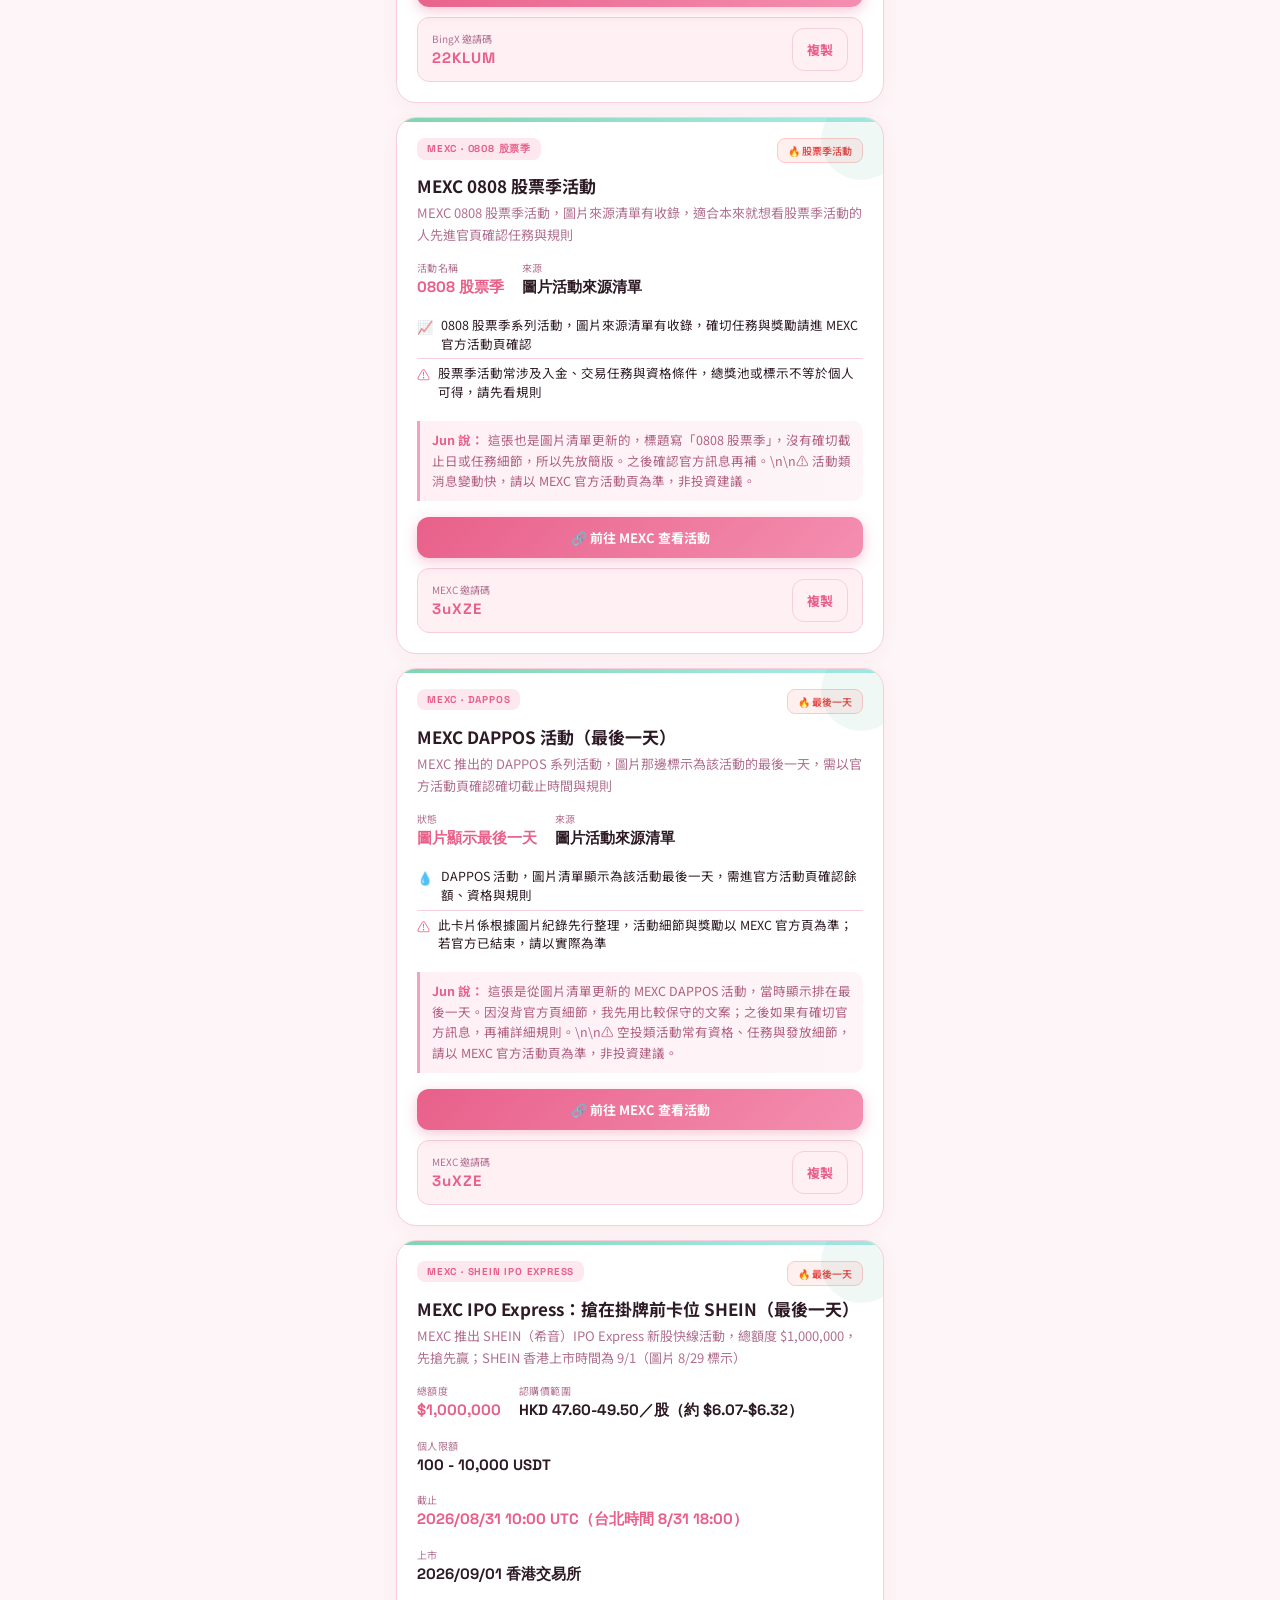
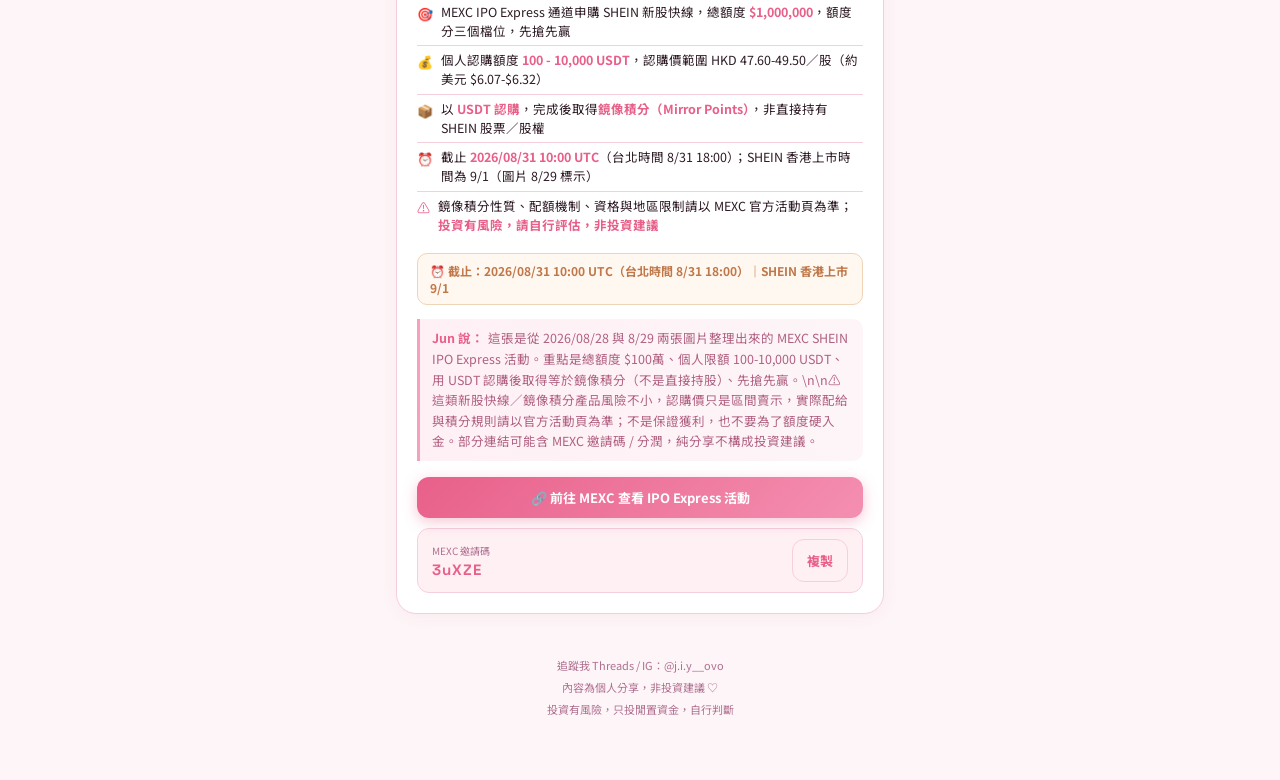
==== commit 91af51d5: "更新 8/30 活動資料與通知建設（未啓用） - 標示過期 4 張：CandyBomb XAUT、GRVT Airdrop+、MEXC Up/Down、RealStocks 財報季 - 補圖片清單活動" ====
--- a/index.html
+++ b/index.html
@@ -10,8 +10,12 @@
 <meta property="og:description" content="護理師下班後用 AI 整理的幣圈活動，我玩過的才分享。純個人分享，非投資建議。">
 <meta property="og:type" content="website">
 <link rel="icon" href="favicon.png" type="image/png">
+<link rel="manifest" href="manifest.json">
+<link rel="apple-touch-icon" href="logo.png">
 <meta name="theme-color" content="#ffe0eb">
 <link rel="stylesheet" href="styles.css">
+<script src="notify-config.js"></script>
+<script src="https://cdn.onesignal.com/sdks/web/v16/OneSignalSDK.page.js" defer></script>
 </head>
 <body>
 
@@ -54,6 +58,10 @@
     <p class="tagline" id="site-tagline"></p>
     <div class="disclaimer" id="site-disclaimer"></div>
     <nav class="header-links" id="site-links"></nav>
+    <div class="notify-wrap" id="notify-wrap" hidden>
+      <button class="notify-btn" id="notify-btn" type="button">🔔 訂閱新活動通知</button>
+      <div class="notify-hint" id="notify-hint"></div>
+    </div>
   </div>
 </header>
 
@@ -93,6 +101,80 @@
   const data = window.ACTIVITIES || [];
   renderCards(cards, data);
   buildFilters(document.getElementById("filters"), data, (type) => applyFilter(cards, noResults, type));
+
+  /* ============ 🔔 訂閱新活動通知（OneSignal 推播） ============ */
+  (function () {
+    const appId = (window.NOTIFY_CONFIG || {}).oneSignalAppId;
+    if (!appId) return; // 還沒設定 OneSignal 就不顯示按鈕
+
+    const wrap = document.getElementById("notify-wrap");
+    const btn = document.getElementById("notify-btn");
+    const hint = document.getElementById("notify-hint");
+    wrap.hidden = false;
+
+    // iPhone / iPad 的 Safari 要「加入主畫面」後才能收推播
+    const isIOS = /iPad|iPhone|iPod/.test(navigator.userAgent);
+    const isStandalone = window.matchMedia("(display-mode: standalone)").matches
+      || window.navigator.standalone === true;
+    if (isIOS && !isStandalone) {
+      btn.disabled = false;
+      btn.addEventListener("click", () => {
+        hint.textContent = "iPhone 請先用 Safari 按「分享 → 加入主畫面」，再從主畫面打開本頁訂閱 🌸";
+      });
+      return;
+    }
+    if (!("Notification" in window) || !("serviceWorker" in navigator)) {
+      wrap.hidden = true;
+      return;
+    }
+
+    // 依目前網址自動算出 service worker 的路徑（支援 GitHub Pages 子目錄）
+    const basePath = location.pathname.replace(/[^/]*$/, "");
+
+    window.OneSignalDeferred = window.OneSignalDeferred || [];
+    OneSignalDeferred.push(async function (OneSignal) {
+      await OneSignal.init({
+        appId: appId,
+        serviceWorkerParam: { scope: basePath },
+        serviceWorkerPath: basePath + "OneSignalSDKWorker.js"
+      });
+
+      function refresh() {
+        const optedIn = OneSignal.User.PushSubscription.optedIn;
+        if (Notification.permission === "denied") {
+          btn.textContent = "🔕 通知被瀏覽器封鎖";
+          btn.disabled = true;
+          hint.textContent = "曾拒絕過通知的話，要到瀏覽器網站設定把通知改回「允許」";
+        } else if (optedIn) {
+          btn.textContent = "🌸 已訂閱通知 ✓";
+          btn.classList.add("subscribed");
+          hint.textContent = "有新活動上架會推播提醒你！";
+        } else {
+          btn.textContent = "🔔 訂閱新活動通知";
+          btn.classList.remove("subscribed");
+          hint.textContent = "";
+        }
+      }
+
+      btn.addEventListener("click", async () => {
+        try {
+          if (OneSignal.User.PushSubscription.optedIn) {
+            showToast("你已經訂閱囉！");
+            return;
+          }
+          await OneSignal.Notifications.requestPermission();
+          await OneSignal.User.PushSubscription.optIn();
+          refresh();
+          if (OneSignal.User.PushSubscription.optedIn) showToast("訂閱成功！有新活動會通知你");
+        } catch (e) {
+          hint.textContent = "訂閱沒有成功，重新整理再試一次看看";
+        }
+      });
+
+      OneSignal.User.PushSubscription.addEventListener("change", refresh);
+      refresh();
+    });
+  })();
 </script>
 </body>
 </html>
--- a/styles.css
+++ b/styles.css
@@ -458,3 +458,37 @@
   line-height: 2;
 }
 .footer-heart { color: var(--accent); }
+
+/* =========================================================================
+   🔔 訂閱新活動通知按鈕
+   ========================================================================= */
+.notify-wrap {
+  margin-top: 18px;
+  animation: rise .7s cubic-bezier(.2,.7,.2,1) .45s both;
+}
+.notify-btn {
+  display: inline-flex; align-items: center; gap: 8px;
+  font-family: 'Noto Sans TC', sans-serif;
+  font-size: 14px; font-weight: 700;
+  color: #fff;
+  background: linear-gradient(100deg, var(--accent) 0%, #ff7eb3 60%, #c98bff 120%);
+  border: none; border-radius: 999px;
+  padding: 11px 24px;
+  cursor: pointer;
+  box-shadow: 0 6px 18px rgba(232,96,138,.35);
+  transition: transform .18s ease, box-shadow .18s ease, opacity .18s ease;
+}
+.notify-btn:hover { transform: translateY(-2px); box-shadow: 0 10px 24px rgba(232,96,138,.42); }
+.notify-btn:active { transform: translateY(0); }
+.notify-btn:disabled { opacity: .6; cursor: not-allowed; transform: none; }
+.notify-btn.subscribed {
+  background: #fff; color: var(--accent);
+  border: 1.5px solid var(--border);
+  box-shadow: 0 4px 14px rgba(232,96,138,.16);
+}
+.notify-hint {
+  margin-top: 10px;
+  font-size: 12.5px; line-height: 1.6;
+  color: var(--tagline);
+  max-width: 340px; margin-left: auto; margin-right: auto;
+}
